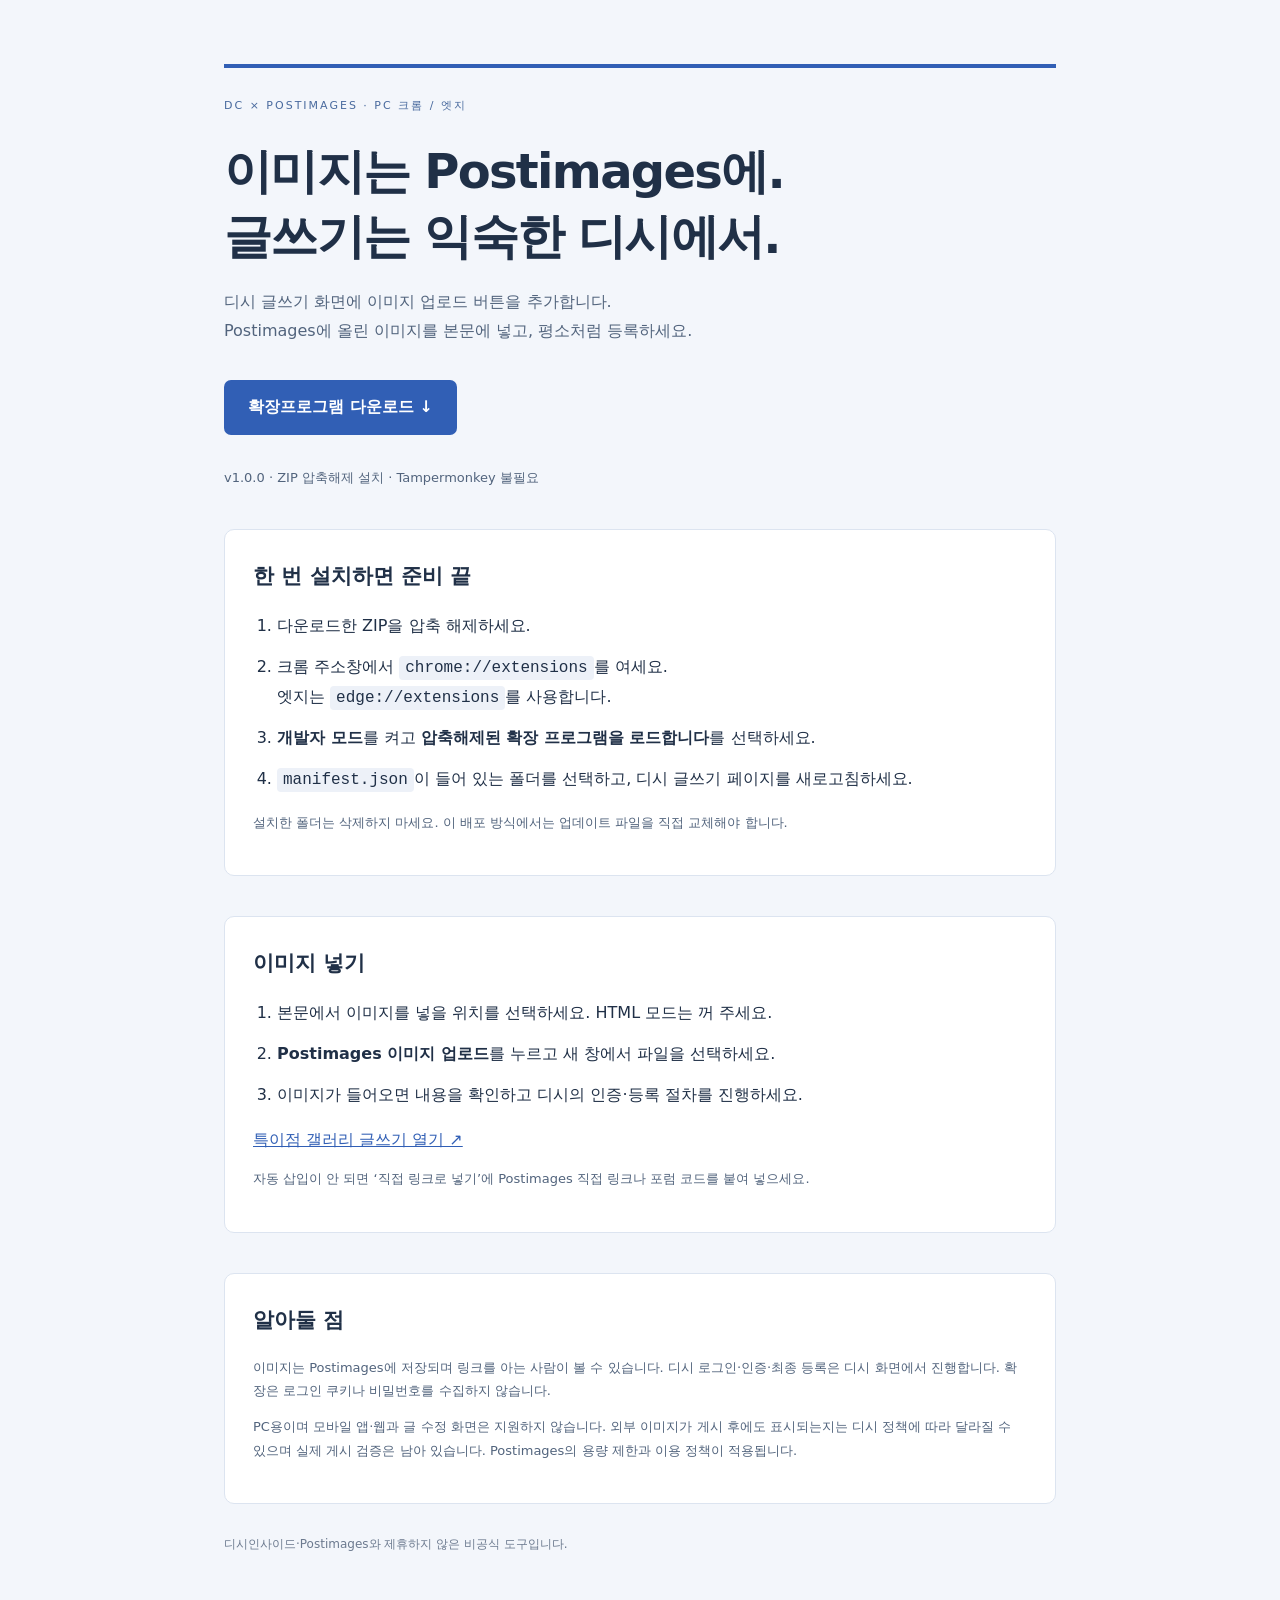
==== docs/index.html @ 393559e7 "Add DC Postimages browser extension and Pages install guide" ====
<!doctype html><html lang="ko"><head><meta charset="utf-8"><meta name="viewport" content="width=device-width, initial-scale=1"><title>디시 이미지 브릿지</title><meta name="description" content="디시 글쓰기 화면에 Postimages 이미지 업로드를 더하는 크롬·엣지 확장프로그램"><style>
*{box-sizing:border-box}body{margin:0;background:#f3f6fb;color:#203047;font:16px/1.8 system-ui,"Malgun Gothic",sans-serif}.wrap{max-width:880px;margin:auto;padding:64px 24px}header{border-top:4px solid #315fb5;padding-top:22px}small{color:#496a9e;letter-spacing:2px;font-size:11px}h1{font-size:clamp(32px,5vw,48px);line-height:1.35;letter-spacing:-1.7px;max-width:700px;margin:20px 0}p{color:#52647d}a{color:#315fb5}.button{display:inline-block;padding:13px 24px;background:#315fb5;color:white;border-radius:7px;text-decoration:none;font-weight:700;margin:18px 0}section{margin-top:40px;padding:28px;background:white;border:1px solid #dce4f0;border-radius:10px}h2{font-size:21px;margin:0 0 16px}ol{padding-left:24px}li{margin:12px 0}code{background:#edf1f8;padding:3px 6px;border-radius:4px}footer{font-size:12px;color:#6c7a8f;padding:30px 0}.note{font-size:13px}a:focus-visible{outline:3px solid #85abef;outline-offset:4px}
</style></head><body><main class="wrap"><header><small>DC × POSTIMAGES · PC 크롬 / 엣지</small><h1>이미지는 Postimages에.<br>글쓰기는 익숙한 디시에서.</h1><p>디시 글쓰기 화면에 이미지 업로드 버튼을 추가합니다.<br>Postimages에 올린 이미지를 본문에 넣고, 평소처럼 등록하세요.</p><a class="button" href="dc-postimages-extension.zip" download>확장프로그램 다운로드 ↓</a><p class="note">v1.0.0 · ZIP 압축해제 설치 · Tampermonkey 불필요</p></header>
<section><h2>한 번 설치하면 준비 끝</h2><ol><li>다운로드한 ZIP을 압축 해제하세요.</li><li>크롬 주소창에서 <code>chrome://extensions</code>를 여세요.<br>엣지는 <code>edge://extensions</code>를 사용합니다.</li><li><strong>개발자 모드</strong>를 켜고 <strong>압축해제된 확장 프로그램을 로드합니다</strong>를 선택하세요.</li><li><code>manifest.json</code>이 들어 있는 폴더를 선택하고, 디시 글쓰기 페이지를 새로고침하세요.</li></ol><p class="note">설치한 폴더는 삭제하지 마세요. 이 배포 방식에서는 업데이트 파일을 직접 교체해야 합니다.</p></section>
<section><h2>이미지 넣기</h2><ol><li>본문에서 이미지를 넣을 위치를 선택하세요. HTML 모드는 꺼 주세요.</li><li><strong>Postimages 이미지 업로드</strong>를 누르고 새 창에서 파일을 선택하세요.</li><li>이미지가 들어오면 내용을 확인하고 디시의 인증·등록 절차를 진행하세요.</li></ol><a href="https://gall.dcinside.com/mgallery/board/write/?id=thesingularity" target="_blank" rel="noopener noreferrer">특이점 갤러리 글쓰기 열기 ↗</a><p class="note">자동 삽입이 안 되면 ‘직접 링크로 넣기’에 Postimages 직접 링크나 포럼 코드를 붙여 넣으세요.</p></section>
<section><h2>알아둘 점</h2><p class="note">이미지는 Postimages에 저장되며 링크를 아는 사람이 볼 수 있습니다. 디시 로그인·인증·최종 등록은 디시 화면에서 진행합니다. 확장은 로그인 쿠키나 비밀번호를 수집하지 않습니다.</p><p class="note">PC용이며 모바일 앱·웹과 글 수정 화면은 지원하지 않습니다. 외부 이미지가 게시 후에도 표시되는지는 디시 정책에 따라 달라질 수 있으며 실제 게시 검증은 남아 있습니다. Postimages의 용량 제한과 이용 정책이 적용됩니다.</p></section><footer>디시인사이드·Postimages와 제휴하지 않은 비공식 도구입니다.</footer></main></body></html>
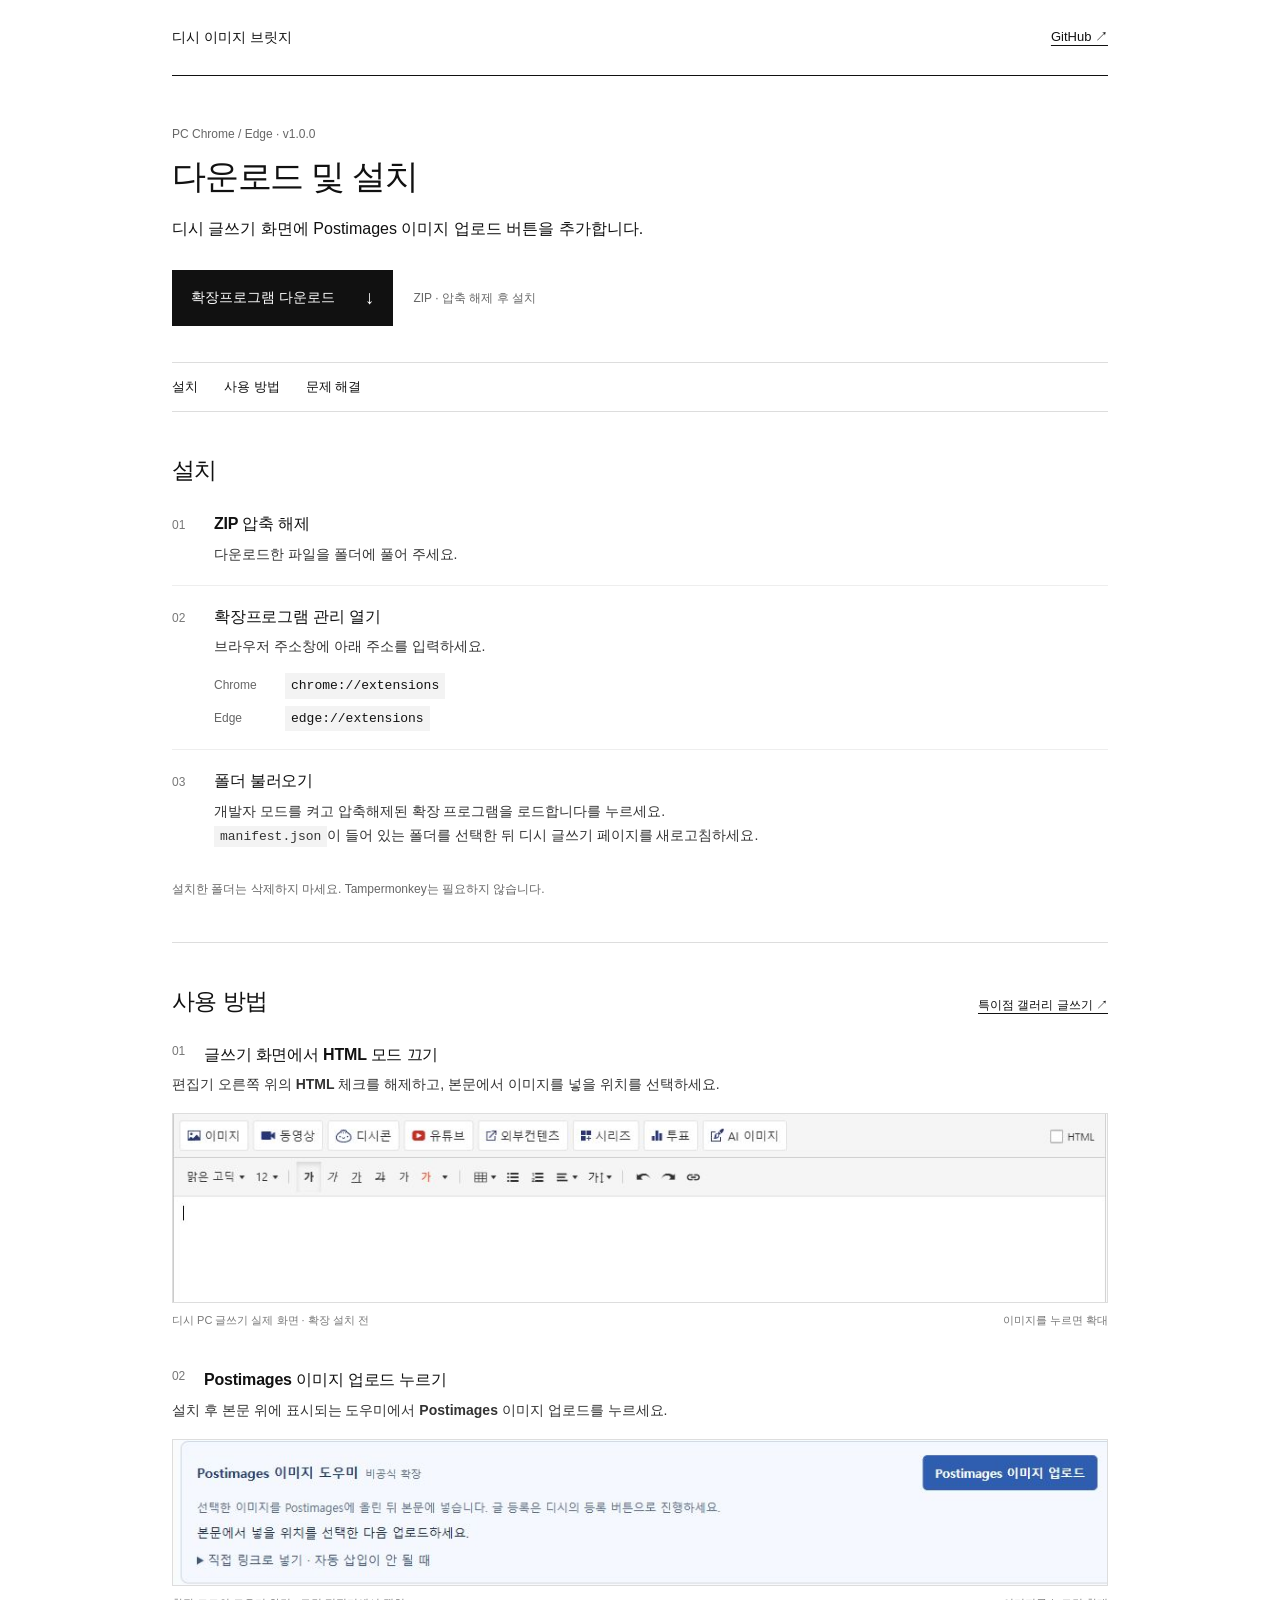
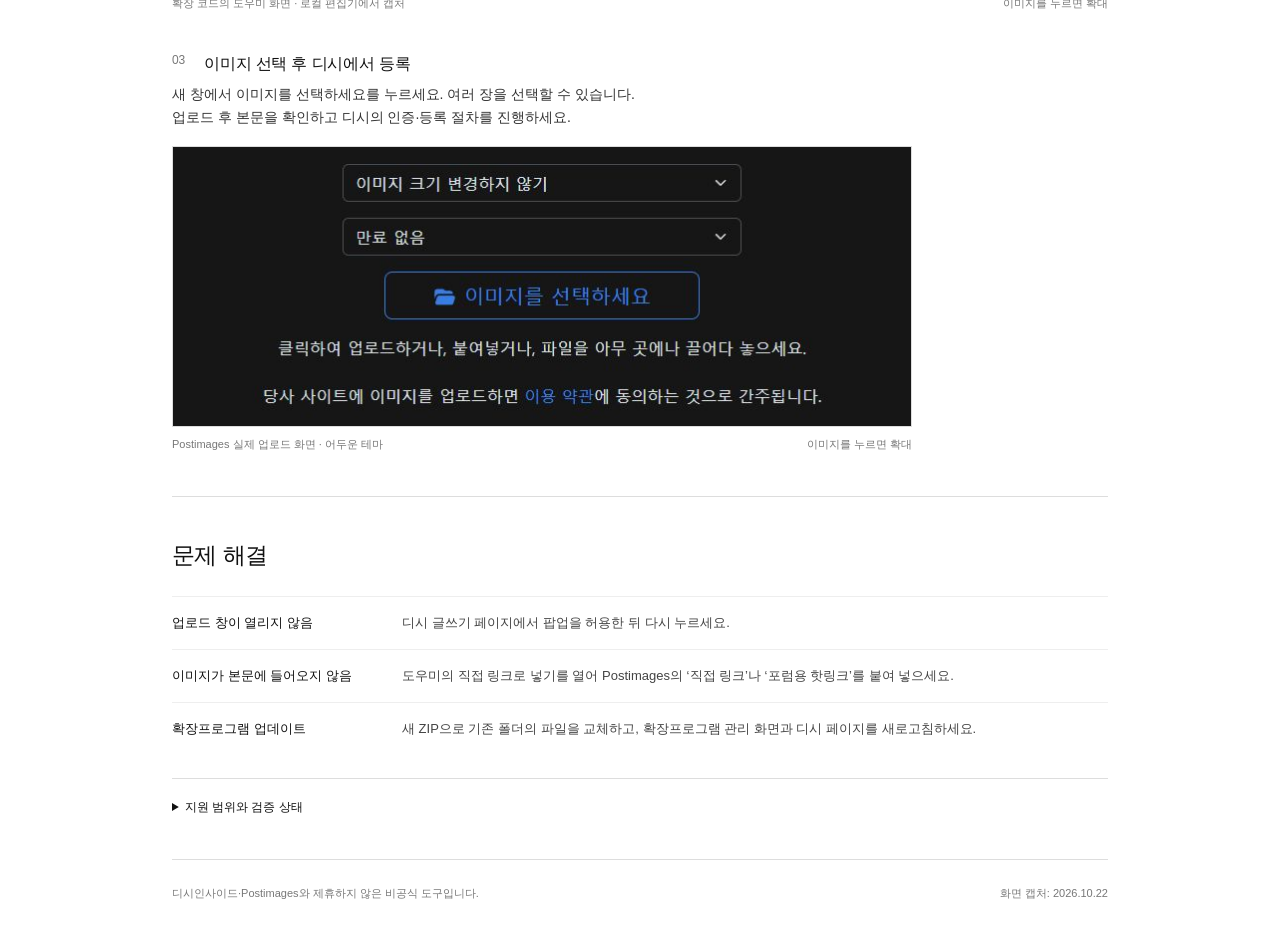
==== commit 0f894606: "Simplify download guide and add usage screenshots" ====
--- a/docs/index.html
+++ b/docs/index.html
@@ -1,6 +1,63 @@
-<!doctype html><html lang="ko"><head><meta charset="utf-8"><meta name="viewport" content="width=device-width, initial-scale=1"><title>디시 이미지 브릿지</title><meta name="description" content="디시 글쓰기 화면에 Postimages 이미지 업로드를 더하는 크롬·엣지 확장프로그램"><style>
-*{box-sizing:border-box}body{margin:0;background:#f3f6fb;color:#203047;font:16px/1.8 system-ui,"Malgun Gothic",sans-serif}.wrap{max-width:880px;margin:auto;padding:64px 24px}header{border-top:4px solid #315fb5;padding-top:22px}small{color:#496a9e;letter-spacing:2px;font-size:11px}h1{font-size:clamp(32px,5vw,48px);line-height:1.35;letter-spacing:-1.7px;max-width:700px;margin:20px 0}p{color:#52647d}a{color:#315fb5}.button{display:inline-block;padding:13px 24px;background:#315fb5;color:white;border-radius:7px;text-decoration:none;font-weight:700;margin:18px 0}section{margin-top:40px;padding:28px;background:white;border:1px solid #dce4f0;border-radius:10px}h2{font-size:21px;margin:0 0 16px}ol{padding-left:24px}li{margin:12px 0}code{background:#edf1f8;padding:3px 6px;border-radius:4px}footer{font-size:12px;color:#6c7a8f;padding:30px 0}.note{font-size:13px}a:focus-visible{outline:3px solid #85abef;outline-offset:4px}
-</style></head><body><main class="wrap"><header><small>DC × POSTIMAGES · PC 크롬 / 엣지</small><h1>이미지는 Postimages에.<br>글쓰기는 익숙한 디시에서.</h1><p>디시 글쓰기 화면에 이미지 업로드 버튼을 추가합니다.<br>Postimages에 올린 이미지를 본문에 넣고, 평소처럼 등록하세요.</p><a class="button" href="dc-postimages-extension.zip" download>확장프로그램 다운로드 ↓</a><p class="note">v1.0.0 · ZIP 압축해제 설치 · Tampermonkey 불필요</p></header>
-<section><h2>한 번 설치하면 준비 끝</h2><ol><li>다운로드한 ZIP을 압축 해제하세요.</li><li>크롬 주소창에서 <code>chrome://extensions</code>를 여세요.<br>엣지는 <code>edge://extensions</code>를 사용합니다.</li><li><strong>개발자 모드</strong>를 켜고 <strong>압축해제된 확장 프로그램을 로드합니다</strong>를 선택하세요.</li><li><code>manifest.json</code>이 들어 있는 폴더를 선택하고, 디시 글쓰기 페이지를 새로고침하세요.</li></ol><p class="note">설치한 폴더는 삭제하지 마세요. 이 배포 방식에서는 업데이트 파일을 직접 교체해야 합니다.</p></section>
-<section><h2>이미지 넣기</h2><ol><li>본문에서 이미지를 넣을 위치를 선택하세요. HTML 모드는 꺼 주세요.</li><li><strong>Postimages 이미지 업로드</strong>를 누르고 새 창에서 파일을 선택하세요.</li><li>이미지가 들어오면 내용을 확인하고 디시의 인증·등록 절차를 진행하세요.</li></ol><a href="https://gall.dcinside.com/mgallery/board/write/?id=thesingularity" target="_blank" rel="noopener noreferrer">특이점 갤러리 글쓰기 열기 ↗</a><p class="note">자동 삽입이 안 되면 ‘직접 링크로 넣기’에 Postimages 직접 링크나 포럼 코드를 붙여 넣으세요.</p></section>
-<section><h2>알아둘 점</h2><p class="note">이미지는 Postimages에 저장되며 링크를 아는 사람이 볼 수 있습니다. 디시 로그인·인증·최종 등록은 디시 화면에서 진행합니다. 확장은 로그인 쿠키나 비밀번호를 수집하지 않습니다.</p><p class="note">PC용이며 모바일 앱·웹과 글 수정 화면은 지원하지 않습니다. 외부 이미지가 게시 후에도 표시되는지는 디시 정책에 따라 달라질 수 있으며 실제 게시 검증은 남아 있습니다. Postimages의 용량 제한과 이용 정책이 적용됩니다.</p></section><footer>디시인사이드·Postimages와 제휴하지 않은 비공식 도구입니다.</footer></main></body></html>
+<!doctype html>
+<html lang="ko">
+<head>
+  <meta charset="utf-8">
+  <meta name="viewport" content="width=device-width, initial-scale=1">
+  <title>디시 이미지 브릿지 — 다운로드 및 설치</title>
+  <meta name="description" content="디시 이미지 브릿지 확장프로그램 다운로드, 설치 방법, 화면별 사용 안내.">
+  <meta name="color-scheme" content="light">
+  <link rel="stylesheet" href="style.css">
+</head>
+<body>
+  <a class="skip" href="#main">본문으로 이동</a>
+  <div class="page">
+    <nav class="top" aria-label="페이지 메뉴"><span>디시 이미지 브릿지</span><a href="https://github.com/ddomology/dc-postimages-bridge">GitHub ↗</a></nav>
+    <main id="main">
+      <header>
+        <p class="meta">PC Chrome / Edge · v1.0.0</p>
+        <h1>다운로드 및 설치</h1>
+        <p class="intro">디시 글쓰기 화면에 Postimages 이미지 업로드 버튼을 추가합니다.</p>
+        <div class="download-row"><a class="download" href="dc-postimages-extension.zip" download>확장프로그램 다운로드 <span aria-hidden="true">↓</span></a><span class="meta">ZIP · 압축 해제 후 설치</span></div>
+      </header>
+      <nav class="contents" aria-label="안내 목차"><a href="#install">설치</a><a href="#use">사용 방법</a><a href="#troubleshooting">문제 해결</a></nav>
+      <section id="install" aria-labelledby="install-title">
+        <h2 id="install-title">설치</h2>
+        <ol class="install-list">
+          <li><span class="number" aria-hidden="true">01</span><div><h3>ZIP 압축 해제</h3><p>다운로드한 파일을 폴더에 풀어 주세요.</p></div></li>
+          <li><span class="number" aria-hidden="true">02</span><div><h3>확장프로그램 관리 열기</h3><p>브라우저 주소창에 아래 주소를 입력하세요.</p><div class="addresses"><div><span>Chrome</span><code>chrome://extensions</code></div><div><span>Edge</span><code>edge://extensions</code></div></div></div></li>
+          <li><span class="number" aria-hidden="true">03</span><div><h3>폴더 불러오기</h3><p><strong>개발자 모드</strong>를 켜고 <strong>압축해제된 확장 프로그램을 로드합니다</strong>를 누르세요.<br><code>manifest.json</code>이 들어 있는 폴더를 선택한 뒤 디시 글쓰기 페이지를 새로고침하세요.</p></div></li>
+        </ol>
+        <p class="note">설치한 폴더는 삭제하지 마세요. Tampermonkey는 필요하지 않습니다.</p>
+      </section>
+      <section id="use" aria-labelledby="use-title">
+        <div class="section-heading"><h2 id="use-title">사용 방법</h2><a href="https://gall.dcinside.com/mgallery/board/write/?id=thesingularity" target="_blank" rel="noopener noreferrer">특이점 갤러리 글쓰기 ↗</a></div>
+        <article class="step">
+          <h3><span class="number" aria-hidden="true">01</span> 글쓰기 화면에서 HTML 모드 끄기</h3>
+          <p>편집기 오른쪽 위의 <strong>HTML</strong> 체크를 해제하고, 본문에서 이미지를 넣을 위치를 선택하세요.</p>
+          <figure><a class="image-link" href="images/dc-editor.jpg" target="_blank" rel="noopener" aria-label="디시 글쓰기 화면 크게 보기"><img src="images/dc-editor.jpg" width="1021" height="205" alt="디시 PC 글쓰기 편집기. 오른쪽 위 HTML 체크박스가 꺼져 있다." loading="lazy"></a><figcaption><span>디시 PC 글쓰기 실제 화면 · 확장 설치 전</span><span>이미지를 누르면 확대</span></figcaption></figure>
+        </article>
+        <article class="step">
+          <h3><span class="number" aria-hidden="true">02</span> Postimages 이미지 업로드 누르기</h3>
+          <p>설치 후 본문 위에 표시되는 도우미에서 <strong>Postimages 이미지 업로드</strong>를 누르세요.</p>
+          <figure><a class="image-link" href="images/helper-panel.jpg" target="_blank" rel="noopener" aria-label="이미지 도우미 화면 크게 보기"><img src="images/helper-panel.jpg" width="981" height="153" alt="확장프로그램 도우미. 오른쪽에 Postimages 이미지 업로드 버튼, 아래에 직접 링크로 넣기 메뉴가 있다." loading="lazy"></a><figcaption><span>확장 코드의 도우미 화면 · 로컬 편집기에서 캡처</span><span>이미지를 누르면 확대</span></figcaption></figure>
+        </article>
+        <article class="step">
+          <h3><span class="number" aria-hidden="true">03</span> 이미지 선택 후 디시에서 등록</h3>
+          <p>새 창에서 <strong>이미지를 선택하세요</strong>를 누르세요. 여러 장을 선택할 수 있습니다.<br>업로드 후 본문을 확인하고 디시의 인증·등록 절차를 진행하세요.</p>
+          <figure class="upload-figure"><a class="image-link" href="images/postimages-upload.jpg" target="_blank" rel="noopener" aria-label="Postimages 업로드 화면 크게 보기"><img src="images/postimages-upload.jpg" width="740" height="280" alt="Postimages 실제 업로드 화면. 이미지 크기, 만료 설정 아래에 이미지를 선택하세요 버튼이 있다." loading="lazy"></a><figcaption><span>Postimages 실제 업로드 화면 · 어두운 테마</span><span>이미지를 누르면 확대</span></figcaption></figure>
+        </article>
+      </section>
+      <section id="troubleshooting" aria-labelledby="troubleshooting-title">
+        <h2 id="troubleshooting-title">문제 해결</h2>
+        <dl>
+          <div><dt>업로드 창이 열리지 않음</dt><dd>디시 글쓰기 페이지에서 팝업을 허용한 뒤 다시 누르세요.</dd></div>
+          <div><dt>이미지가 본문에 들어오지 않음</dt><dd>도우미의 <strong>직접 링크로 넣기</strong>를 열어 Postimages의 ‘직접 링크’나 ‘포럼용 핫링크’를 붙여 넣으세요.</dd></div>
+          <div><dt>확장프로그램 업데이트</dt><dd>새 ZIP으로 기존 폴더의 파일을 교체하고, 확장프로그램 관리 화면과 디시 페이지를 새로고침하세요.</dd></div>
+        </dl>
+        <details><summary>지원 범위와 검증 상태</summary><div class="details-body"><p>PC Chrome·Edge의 글쓰기 화면용입니다. 모바일·글 수정 화면은 지원하지 않습니다.</p><p>로직 테스트 8개, 실제 Summernote 기반 로컬 테스트 12개를 통과했습니다. 실제 확장 설치·파일 업로드·디시 게시 후 이미지 표시까지의 검증은 남아 있습니다.</p><p>이미지는 Postimages에 저장되며 링크를 아는 사람이 볼 수 있습니다. 확장은 디시 쿠키·비밀번호를 수집하지 않습니다. 최종 글 등록은 사용자가 진행합니다.</p></div></details>
+      </section>
+    </main>
+    <footer><p>디시인사이드·Postimages와 제휴하지 않은 비공식 도구입니다.</p><p>화면 캡처: 2026.10.22</p></footer>
+  </div>
+</body>
+</html>
--- a/docs/style.css
+++ b/docs/style.css
@@ -0,0 +1,15 @@
+:root{font-family:Arial,"Malgun Gothic",sans-serif;color:#111;background:#fff;font-synthesis:none;line-height:1.7;font-size:15px}
+*{box-sizing:border-box}body{margin:0}a{color:inherit;text-underline-offset:4px}a:hover{text-decoration-thickness:2px}a:focus-visible,summary:focus-visible{outline:2px solid #111;outline-offset:5px}
+.skip{position:absolute;left:16px;top:-80px;background:#111;color:#fff;padding:8px 14px;z-index:5}.skip:focus{top:12px}
+.page{max-width:1000px;margin:0 auto;padding:0 32px}.top{height:76px;border-bottom:1px solid #111;display:flex;align-items:center;justify-content:space-between;gap:20px;font-size:14px}.top>span{font-weight:700}.top>a{font-size:13px}
+header{padding:48px 0 36px}.meta{font-size:12px;color:#666;margin:0}h1{font-size:34px;line-height:1.3;letter-spacing:-1.2px;margin:10px 0 16px;font-weight:700}.intro{font-size:16px;margin:0;line-height:1.7}
+.download-row{display:flex;align-items:center;gap:20px;flex-wrap:wrap;margin-top:28px}.download{display:inline-flex;align-items:center;justify-content:space-between;gap:30px;padding:11px 18px;color:#fff;background:#111;border:1px solid #111;text-decoration:none;font-size:14px;font-weight:700}.download:hover{background:#333}.download>span{font-size:19px;font-weight:400}
+.contents{display:flex;gap:26px;border-top:1px solid #ddd;border-bottom:1px solid #ddd;padding:13px 0;font-size:13px}.contents>a{text-decoration:none}.contents>a:hover{text-decoration:underline}
+section{padding:42px 0;border-bottom:1px solid #ddd;scroll-margin-top:24px}h2{font-size:23px;letter-spacing:-.6px;line-height:1.4;margin:0 0 25px}h3{font-size:16px;font-weight:700;line-height:1.6;margin:0 0 6px;letter-spacing:-.2px}p{margin:0 0 12px}
+.install-list{padding:0;margin:0;list-style:none}.install-list li{display:flex;align-items:baseline;gap:22px;padding:18px 0;border-top:1px solid #eee}.install-list li:first-child{padding-top:0;border-top:0}.install-list p{margin:0;font-size:14px;color:#333}.number{font-family:Arial,sans-serif;font-variant-numeric:tabular-nums;font-size:12px;font-weight:400;color:#777;flex-shrink:0;min-width:20px}
+code{font:13px/1.5 ui-monospace,Consolas,monospace;background:#f3f3f3;padding:3px 6px;overflow-wrap:anywhere}.addresses{margin:14px 0 0;display:grid;gap:7px}.addresses>div{display:flex;align-items:baseline;gap:18px}.addresses span{display:inline-block;width:53px;font-size:12px;color:#666}.note{font-size:12px;color:#666;margin:14px 0 0}
+.section-heading{display:flex;align-items:baseline;justify-content:space-between;gap:20px}.section-heading a{font-size:12px}.step{margin:0 0 38px}.step:last-child{margin-bottom:0}.step h3{display:flex;gap:12px}.step p{font-size:14px;color:#333;margin:0 0 16px}
+figure{margin:0}.image-link{display:block;border:1px solid #ddd;background:#fafafa;line-height:0}img{display:block;width:100%;height:auto}figcaption{display:flex;justify-content:space-between;flex-wrap:wrap;gap:6px 20px;color:#777;font-size:11px;line-height:1.6;padding:9px 0 0}figcaption span:last-child{white-space:nowrap}.upload-figure{max-width:740px}
+dl{margin:0}dl>div{display:grid;grid-template-columns:205px 1fr;gap:25px;padding:15px 0;border-top:1px solid #eee;font-size:13px}dt{font-weight:700}dd{margin:0;color:#444}details{margin-top:22px;border-top:1px solid #ddd;padding-top:18px;font-size:12px}summary{cursor:pointer;width:fit-content}.details-body{max-width:740px;padding:16px 0 0;color:#555}.details-body p:last-child{margin-bottom:0}
+footer{padding:24px 0 32px;display:flex;justify-content:space-between;gap:20px;font-size:11px;color:#777}footer p{margin:0}
+@media(max-width:640px){.page{padding:0 20px}.top{height:62px;font-size:13px}header{padding:32px 0 28px}h1{font-size:29px}.intro{font-size:14px}.download-row{gap:12px}.download{width:100%}.contents{justify-content:space-between;gap:15px}section{padding:30px 0}h2{font-size:21px}.install-list li{gap:14px}.install-list p,.step p{font-size:13px}.section-heading{display:block}.section-heading h2{margin-bottom:10px}.section-heading>a{display:inline-block;margin-bottom:22px}.step h3{font-size:15px}.step{margin-bottom:28px}figcaption{font-size:10px}dl>div{display:block;padding:14px 0}dt{margin-bottom:5px}footer{display:block}footer p+p{margin-top:7px}}
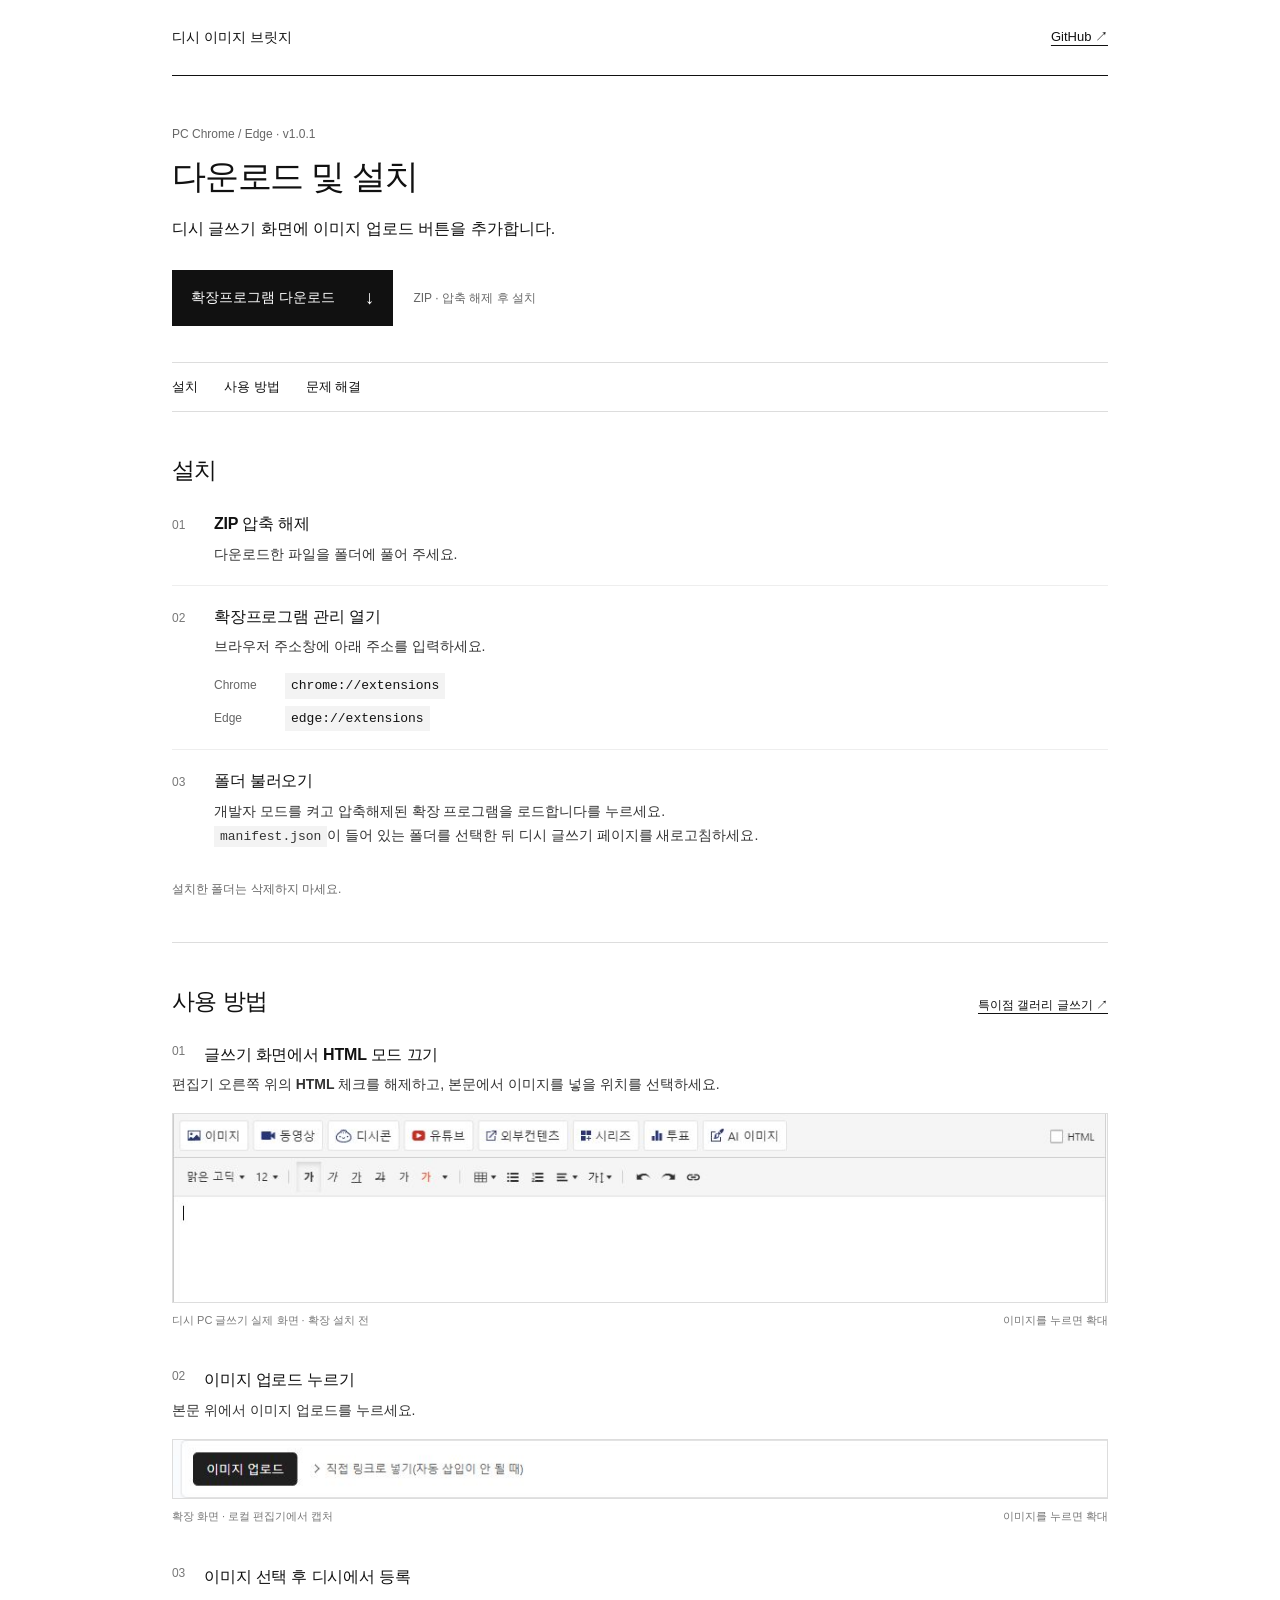
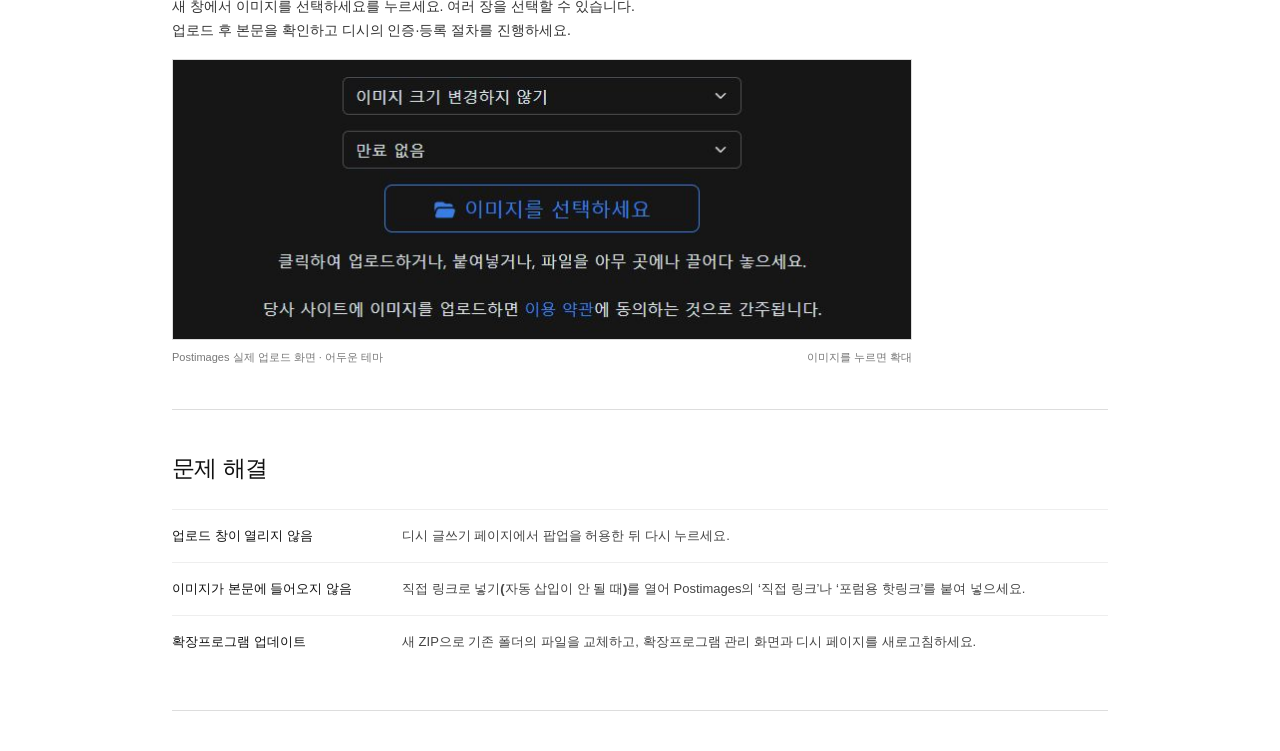
==== commit e5e32c32: "Simplify extension controls and refresh documentation for v1.0.1" ====
--- a/docs/index.html
+++ b/docs/index.html
@@ -14,9 +14,9 @@
     <nav class="top" aria-label="페이지 메뉴"><span>디시 이미지 브릿지</span><a href="https://github.com/ddomology/dc-postimages-bridge">GitHub ↗</a></nav>
     <main id="main">
       <header>
-        <p class="meta">PC Chrome / Edge · v1.0.0</p>
+        <p class="meta">PC Chrome / Edge · v1.0.1</p>
         <h1>다운로드 및 설치</h1>
-        <p class="intro">디시 글쓰기 화면에 Postimages 이미지 업로드 버튼을 추가합니다.</p>
+        <p class="intro">디시 글쓰기 화면에 이미지 업로드 버튼을 추가합니다.</p>
         <div class="download-row"><a class="download" href="dc-postimages-extension.zip" download>확장프로그램 다운로드 <span aria-hidden="true">↓</span></a><span class="meta">ZIP · 압축 해제 후 설치</span></div>
       </header>
       <nav class="contents" aria-label="안내 목차"><a href="#install">설치</a><a href="#use">사용 방법</a><a href="#troubleshooting">문제 해결</a></nav>
@@ -27,7 +27,7 @@
           <li><span class="number" aria-hidden="true">02</span><div><h3>확장프로그램 관리 열기</h3><p>브라우저 주소창에 아래 주소를 입력하세요.</p><div class="addresses"><div><span>Chrome</span><code>chrome://extensions</code></div><div><span>Edge</span><code>edge://extensions</code></div></div></div></li>
           <li><span class="number" aria-hidden="true">03</span><div><h3>폴더 불러오기</h3><p><strong>개발자 모드</strong>를 켜고 <strong>압축해제된 확장 프로그램을 로드합니다</strong>를 누르세요.<br><code>manifest.json</code>이 들어 있는 폴더를 선택한 뒤 디시 글쓰기 페이지를 새로고침하세요.</p></div></li>
         </ol>
-        <p class="note">설치한 폴더는 삭제하지 마세요. Tampermonkey는 필요하지 않습니다.</p>
+        <p class="note">설치한 폴더는 삭제하지 마세요.</p>
       </section>
       <section id="use" aria-labelledby="use-title">
         <div class="section-heading"><h2 id="use-title">사용 방법</h2><a href="https://gall.dcinside.com/mgallery/board/write/?id=thesingularity" target="_blank" rel="noopener noreferrer">특이점 갤러리 글쓰기 ↗</a></div>
@@ -37,9 +37,9 @@
           <figure><a class="image-link" href="images/dc-editor.jpg" target="_blank" rel="noopener" aria-label="디시 글쓰기 화면 크게 보기"><img src="images/dc-editor.jpg" width="1021" height="205" alt="디시 PC 글쓰기 편집기. 오른쪽 위 HTML 체크박스가 꺼져 있다." loading="lazy"></a><figcaption><span>디시 PC 글쓰기 실제 화면 · 확장 설치 전</span><span>이미지를 누르면 확대</span></figcaption></figure>
         </article>
         <article class="step">
-          <h3><span class="number" aria-hidden="true">02</span> Postimages 이미지 업로드 누르기</h3>
-          <p>설치 후 본문 위에 표시되는 도우미에서 <strong>Postimages 이미지 업로드</strong>를 누르세요.</p>
-          <figure><a class="image-link" href="images/helper-panel.jpg" target="_blank" rel="noopener" aria-label="이미지 도우미 화면 크게 보기"><img src="images/helper-panel.jpg" width="981" height="153" alt="확장프로그램 도우미. 오른쪽에 Postimages 이미지 업로드 버튼, 아래에 직접 링크로 넣기 메뉴가 있다." loading="lazy"></a><figcaption><span>확장 코드의 도우미 화면 · 로컬 편집기에서 캡처</span><span>이미지를 누르면 확대</span></figcaption></figure>
+          <h3><span class="number" aria-hidden="true">02</span> 이미지 업로드 누르기</h3>
+          <p>본문 위에서 <strong>이미지 업로드</strong>를 누르세요.</p>
+          <figure><a class="image-link" href="images/helper-panel.jpg" target="_blank" rel="noopener" aria-label="이미지 업로드 화면 크게 보기"><img src="images/helper-panel.jpg" width="980" height="61" alt="이미지 업로드 버튼과 직접 링크로 넣기 메뉴." loading="lazy"></a><figcaption><span>확장 화면 · 로컬 편집기에서 캡처</span><span>이미지를 누르면 확대</span></figcaption></figure>
         </article>
         <article class="step">
           <h3><span class="number" aria-hidden="true">03</span> 이미지 선택 후 디시에서 등록</h3>
@@ -51,13 +51,11 @@
         <h2 id="troubleshooting-title">문제 해결</h2>
         <dl>
           <div><dt>업로드 창이 열리지 않음</dt><dd>디시 글쓰기 페이지에서 팝업을 허용한 뒤 다시 누르세요.</dd></div>
-          <div><dt>이미지가 본문에 들어오지 않음</dt><dd>도우미의 <strong>직접 링크로 넣기</strong>를 열어 Postimages의 ‘직접 링크’나 ‘포럼용 핫링크’를 붙여 넣으세요.</dd></div>
+          <div><dt>이미지가 본문에 들어오지 않음</dt><dd><strong>직접 링크로 넣기(자동 삽입이 안 될 때)</strong>를 열어 Postimages의 ‘직접 링크’나 ‘포럼용 핫링크’를 붙여 넣으세요.</dd></div>
           <div><dt>확장프로그램 업데이트</dt><dd>새 ZIP으로 기존 폴더의 파일을 교체하고, 확장프로그램 관리 화면과 디시 페이지를 새로고침하세요.</dd></div>
         </dl>
-        <details><summary>지원 범위와 검증 상태</summary><div class="details-body"><p>PC Chrome·Edge의 글쓰기 화면용입니다. 모바일·글 수정 화면은 지원하지 않습니다.</p><p>로직 테스트 8개, 실제 Summernote 기반 로컬 테스트 12개를 통과했습니다. 실제 확장 설치·파일 업로드·디시 게시 후 이미지 표시까지의 검증은 남아 있습니다.</p><p>이미지는 Postimages에 저장되며 링크를 아는 사람이 볼 수 있습니다. 확장은 디시 쿠키·비밀번호를 수집하지 않습니다. 최종 글 등록은 사용자가 진행합니다.</p></div></details>
       </section>
     </main>
-    <footer><p>디시인사이드·Postimages와 제휴하지 않은 비공식 도구입니다.</p><p>화면 캡처: 2026.10.22</p></footer>
   </div>
 </body>
 </html>
--- a/docs/style.css
+++ b/docs/style.css
@@ -1,7 +1,7 @@
 :root{font-family:Arial,"Malgun Gothic",sans-serif;color:#111;background:#fff;font-synthesis:none;line-height:1.7;font-size:15px}
-*{box-sizing:border-box}body{margin:0}a{color:inherit;text-underline-offset:4px}a:hover{text-decoration-thickness:2px}a:focus-visible,summary:focus-visible{outline:2px solid #111;outline-offset:5px}
+*{box-sizing:border-box}body{margin:0}a{color:inherit;text-underline-offset:4px}a:hover{text-decoration-thickness:2px}a:focus-visible{outline:2px solid #111;outline-offset:5px}
 .skip{position:absolute;left:16px;top:-80px;background:#111;color:#fff;padding:8px 14px;z-index:5}.skip:focus{top:12px}
-.page{max-width:1000px;margin:0 auto;padding:0 32px}.top{height:76px;border-bottom:1px solid #111;display:flex;align-items:center;justify-content:space-between;gap:20px;font-size:14px}.top>span{font-weight:700}.top>a{font-size:13px}
+.page{max-width:1000px;margin:0 auto;padding:0 32px 40px}.top{height:76px;border-bottom:1px solid #111;display:flex;align-items:center;justify-content:space-between;gap:20px;font-size:14px}.top>span{font-weight:700}.top>a{font-size:13px}
 header{padding:48px 0 36px}.meta{font-size:12px;color:#666;margin:0}h1{font-size:34px;line-height:1.3;letter-spacing:-1.2px;margin:10px 0 16px;font-weight:700}.intro{font-size:16px;margin:0;line-height:1.7}
 .download-row{display:flex;align-items:center;gap:20px;flex-wrap:wrap;margin-top:28px}.download{display:inline-flex;align-items:center;justify-content:space-between;gap:30px;padding:11px 18px;color:#fff;background:#111;border:1px solid #111;text-decoration:none;font-size:14px;font-weight:700}.download:hover{background:#333}.download>span{font-size:19px;font-weight:400}
 .contents{display:flex;gap:26px;border-top:1px solid #ddd;border-bottom:1px solid #ddd;padding:13px 0;font-size:13px}.contents>a{text-decoration:none}.contents>a:hover{text-decoration:underline}
@@ -10,6 +10,5 @@
 code{font:13px/1.5 ui-monospace,Consolas,monospace;background:#f3f3f3;padding:3px 6px;overflow-wrap:anywhere}.addresses{margin:14px 0 0;display:grid;gap:7px}.addresses>div{display:flex;align-items:baseline;gap:18px}.addresses span{display:inline-block;width:53px;font-size:12px;color:#666}.note{font-size:12px;color:#666;margin:14px 0 0}
 .section-heading{display:flex;align-items:baseline;justify-content:space-between;gap:20px}.section-heading a{font-size:12px}.step{margin:0 0 38px}.step:last-child{margin-bottom:0}.step h3{display:flex;gap:12px}.step p{font-size:14px;color:#333;margin:0 0 16px}
 figure{margin:0}.image-link{display:block;border:1px solid #ddd;background:#fafafa;line-height:0}img{display:block;width:100%;height:auto}figcaption{display:flex;justify-content:space-between;flex-wrap:wrap;gap:6px 20px;color:#777;font-size:11px;line-height:1.6;padding:9px 0 0}figcaption span:last-child{white-space:nowrap}.upload-figure{max-width:740px}
-dl{margin:0}dl>div{display:grid;grid-template-columns:205px 1fr;gap:25px;padding:15px 0;border-top:1px solid #eee;font-size:13px}dt{font-weight:700}dd{margin:0;color:#444}details{margin-top:22px;border-top:1px solid #ddd;padding-top:18px;font-size:12px}summary{cursor:pointer;width:fit-content}.details-body{max-width:740px;padding:16px 0 0;color:#555}.details-body p:last-child{margin-bottom:0}
-footer{padding:24px 0 32px;display:flex;justify-content:space-between;gap:20px;font-size:11px;color:#777}footer p{margin:0}
-@media(max-width:640px){.page{padding:0 20px}.top{height:62px;font-size:13px}header{padding:32px 0 28px}h1{font-size:29px}.intro{font-size:14px}.download-row{gap:12px}.download{width:100%}.contents{justify-content:space-between;gap:15px}section{padding:30px 0}h2{font-size:21px}.install-list li{gap:14px}.install-list p,.step p{font-size:13px}.section-heading{display:block}.section-heading h2{margin-bottom:10px}.section-heading>a{display:inline-block;margin-bottom:22px}.step h3{font-size:15px}.step{margin-bottom:28px}figcaption{font-size:10px}dl>div{display:block;padding:14px 0}dt{margin-bottom:5px}footer{display:block}footer p+p{margin-top:7px}}
+dl{margin:0}dl>div{display:grid;grid-template-columns:205px 1fr;gap:25px;padding:15px 0;border-top:1px solid #eee;font-size:13px}dt{font-weight:700}dd{margin:0;color:#444}
+@media(max-width:640px){.page{padding:0 20px}.top{height:62px;font-size:13px}header{padding:32px 0 28px}h1{font-size:29px}.intro{font-size:14px}.download-row{gap:12px}.download{width:100%}.contents{justify-content:space-between;gap:15px}section{padding:30px 0}h2{font-size:21px}.install-list li{gap:14px}.install-list p,.step p{font-size:13px}.section-heading{display:block}.section-heading h2{margin-bottom:10px}.section-heading>a{display:inline-block;margin-bottom:22px}.step h3{font-size:15px}.step{margin-bottom:28px}figcaption{font-size:10px}dl>div{display:block;padding:14px 0}dt{margin-bottom:5px}}
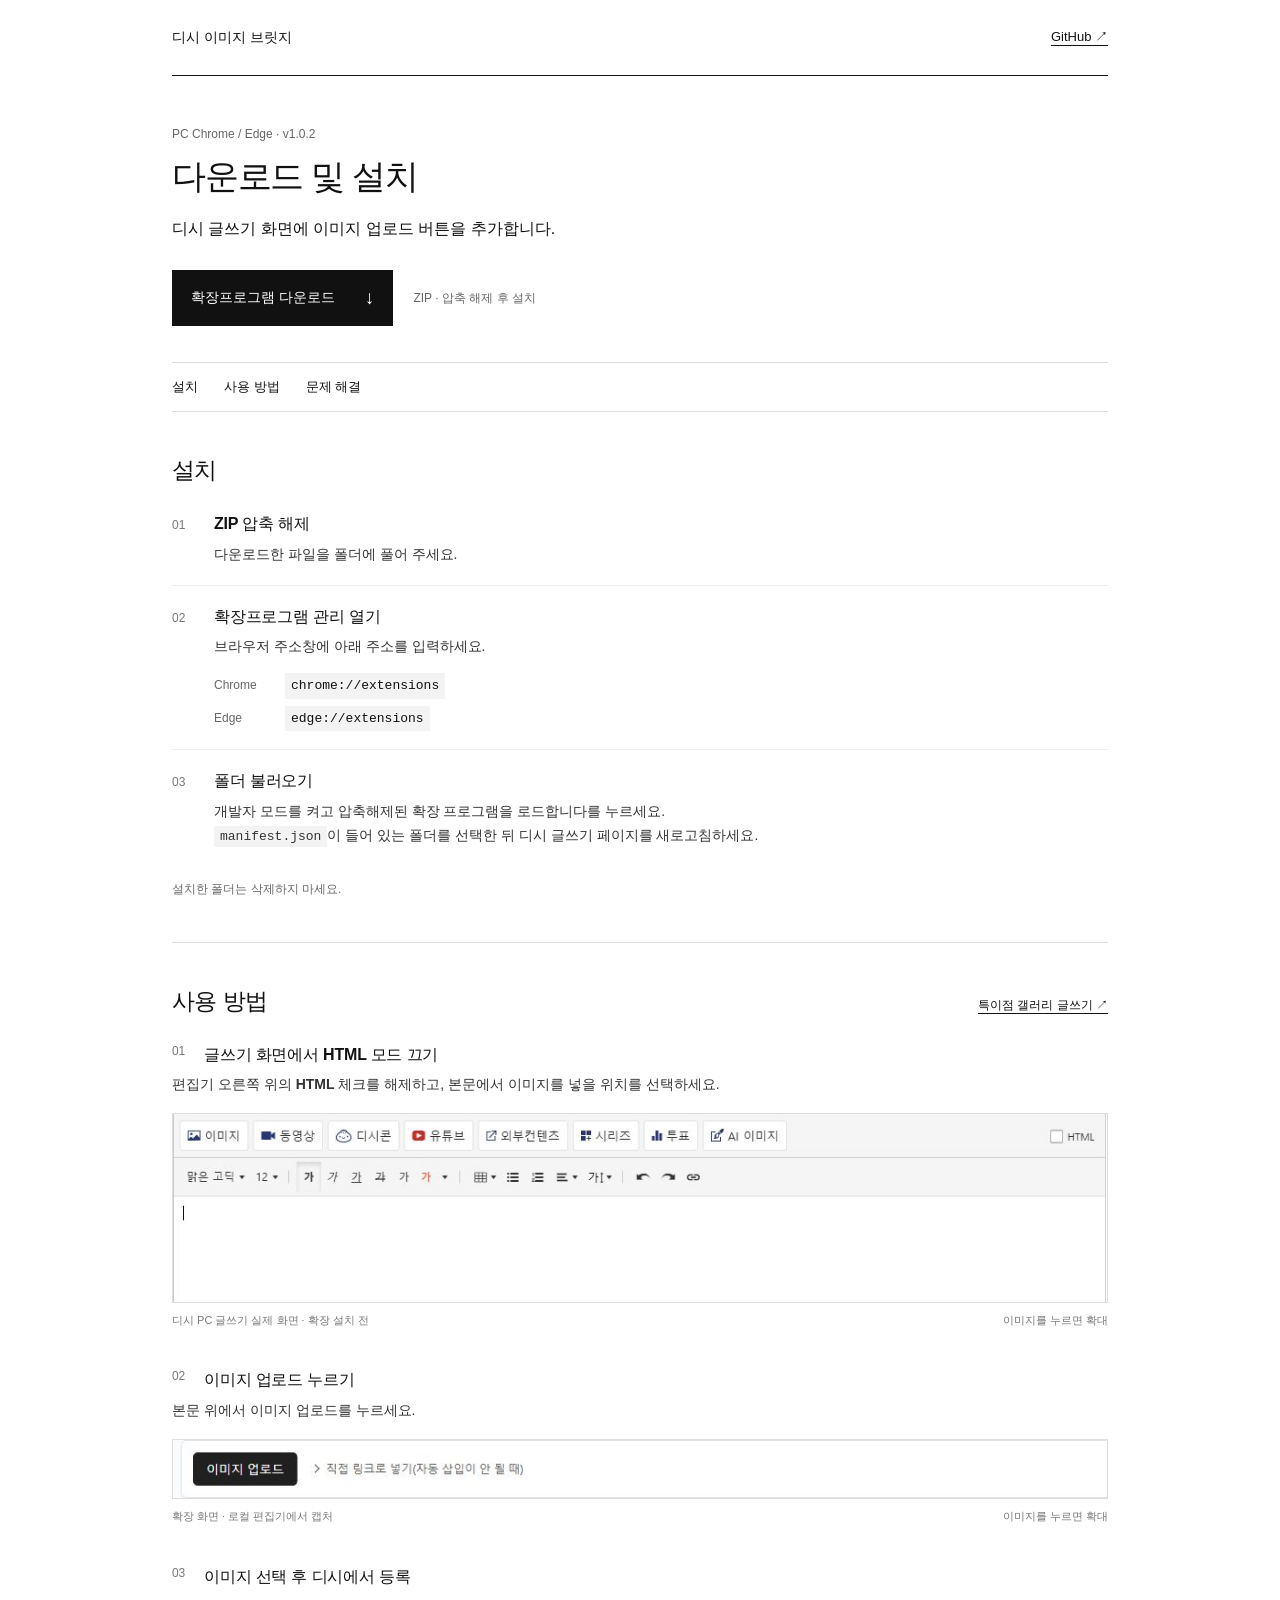
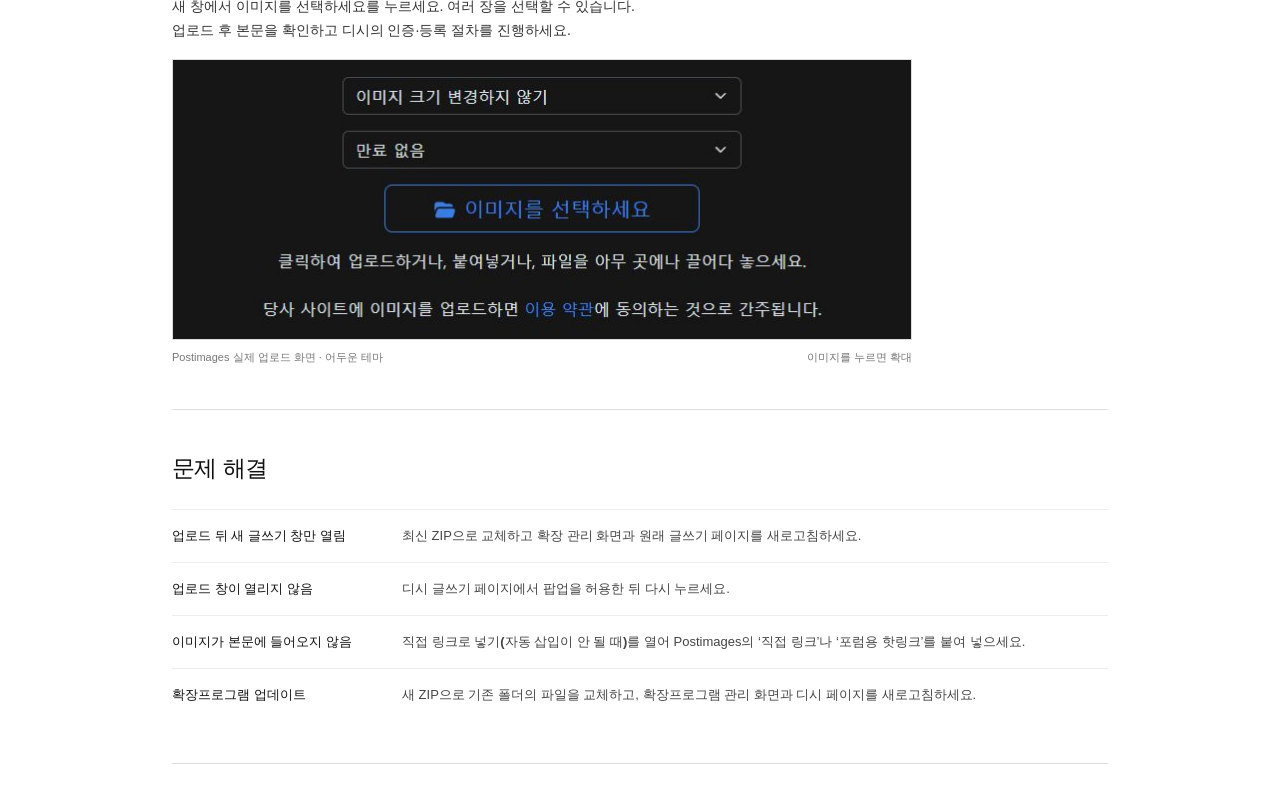
==== commit 1a246682: "Handle Postimages redirect callbacks and recover uploaded image links" ====
--- a/docs/index.html
+++ b/docs/index.html
@@ -14,7 +14,7 @@
     <nav class="top" aria-label="페이지 메뉴"><span>디시 이미지 브릿지</span><a href="https://github.com/ddomology/dc-postimages-bridge">GitHub ↗</a></nav>
     <main id="main">
       <header>
-        <p class="meta">PC Chrome / Edge · v1.0.1</p>
+        <p class="meta">PC Chrome / Edge · v1.0.2</p>
         <h1>다운로드 및 설치</h1>
         <p class="intro">디시 글쓰기 화면에 이미지 업로드 버튼을 추가합니다.</p>
         <div class="download-row"><a class="download" href="dc-postimages-extension.zip" download>확장프로그램 다운로드 <span aria-hidden="true">↓</span></a><span class="meta">ZIP · 압축 해제 후 설치</span></div>
@@ -50,6 +50,7 @@
       <section id="troubleshooting" aria-labelledby="troubleshooting-title">
         <h2 id="troubleshooting-title">문제 해결</h2>
         <dl>
+          <div><dt>업로드 뒤 새 글쓰기 창만 열림</dt><dd>최신 ZIP으로 교체하고 확장 관리 화면과 원래 글쓰기 페이지를 새로고침하세요.</dd></div>
           <div><dt>업로드 창이 열리지 않음</dt><dd>디시 글쓰기 페이지에서 팝업을 허용한 뒤 다시 누르세요.</dd></div>
           <div><dt>이미지가 본문에 들어오지 않음</dt><dd><strong>직접 링크로 넣기(자동 삽입이 안 될 때)</strong>를 열어 Postimages의 ‘직접 링크’나 ‘포럼용 핫링크’를 붙여 넣으세요.</dd></div>
           <div><dt>확장프로그램 업데이트</dt><dd>새 ZIP으로 기존 폴더의 파일을 교체하고, 확장프로그램 관리 화면과 디시 페이지를 새로고침하세요.</dd></div>
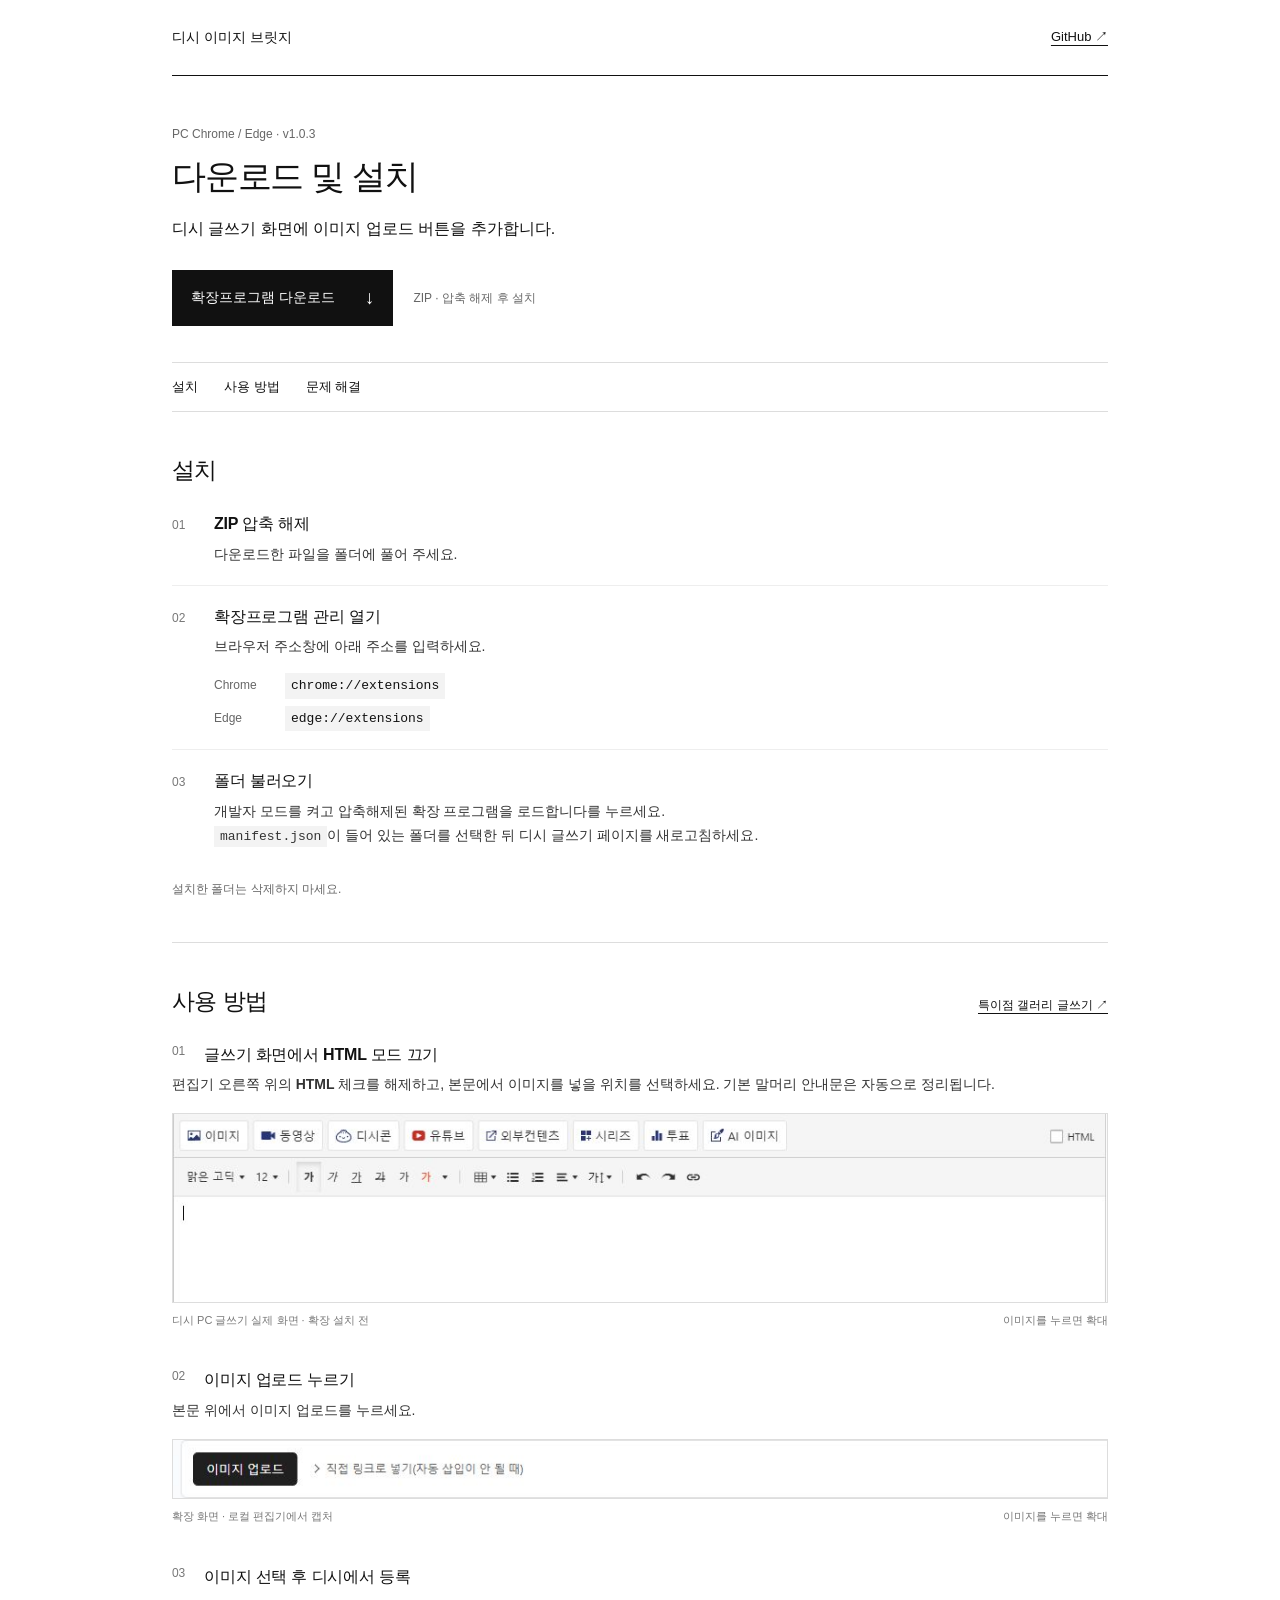
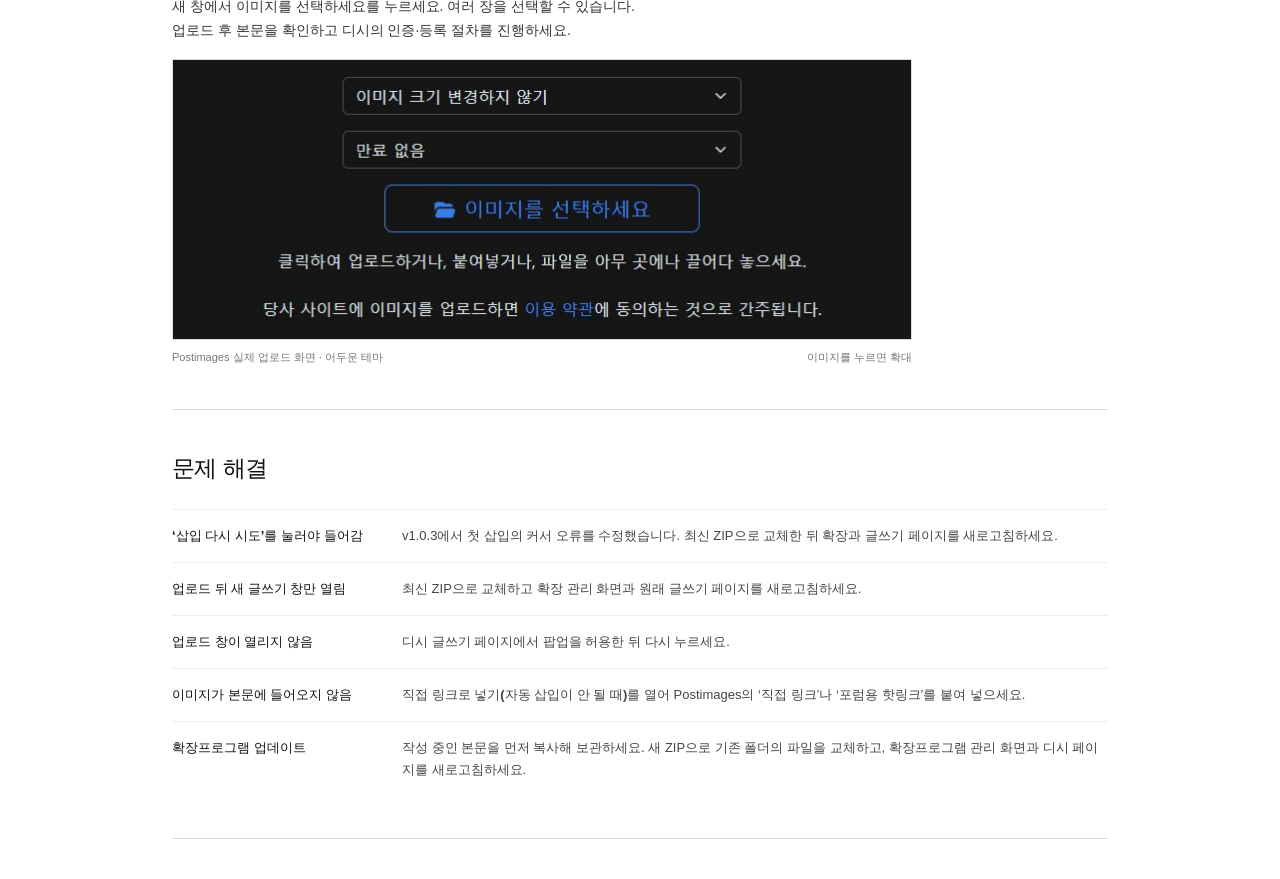
==== commit 9e6925c8: "Fix initial image insertion and remove DC editor guides" ====
--- a/docs/index.html
+++ b/docs/index.html
@@ -14,10 +14,10 @@
     <nav class="top" aria-label="페이지 메뉴"><span>디시 이미지 브릿지</span><a href="https://github.com/ddomology/dc-postimages-bridge">GitHub ↗</a></nav>
     <main id="main">
       <header>
-        <p class="meta">PC Chrome / Edge · v1.0.2</p>
+        <p class="meta">PC Chrome / Edge · v1.0.3</p>
         <h1>다운로드 및 설치</h1>
         <p class="intro">디시 글쓰기 화면에 이미지 업로드 버튼을 추가합니다.</p>
-        <div class="download-row"><a class="download" href="dc-postimages-extension.zip" download>확장프로그램 다운로드 <span aria-hidden="true">↓</span></a><span class="meta">ZIP · 압축 해제 후 설치</span></div>
+        <div class="download-row"><a class="download" href="dc-postimages-extension.zip?v=1.0.3" download>확장프로그램 다운로드 <span aria-hidden="true">↓</span></a><span class="meta">ZIP · 압축 해제 후 설치</span></div>
       </header>
       <nav class="contents" aria-label="안내 목차"><a href="#install">설치</a><a href="#use">사용 방법</a><a href="#troubleshooting">문제 해결</a></nav>
       <section id="install" aria-labelledby="install-title">
@@ -33,7 +33,7 @@
         <div class="section-heading"><h2 id="use-title">사용 방법</h2><a href="https://gall.dcinside.com/mgallery/board/write/?id=thesingularity" target="_blank" rel="noopener noreferrer">특이점 갤러리 글쓰기 ↗</a></div>
         <article class="step">
           <h3><span class="number" aria-hidden="true">01</span> 글쓰기 화면에서 HTML 모드 끄기</h3>
-          <p>편집기 오른쪽 위의 <strong>HTML</strong> 체크를 해제하고, 본문에서 이미지를 넣을 위치를 선택하세요.</p>
+          <p>편집기 오른쪽 위의 <strong>HTML</strong> 체크를 해제하고, 본문에서 이미지를 넣을 위치를 선택하세요. 기본 말머리 안내문은 자동으로 정리됩니다.</p>
           <figure><a class="image-link" href="images/dc-editor.jpg" target="_blank" rel="noopener" aria-label="디시 글쓰기 화면 크게 보기"><img src="images/dc-editor.jpg" width="1021" height="205" alt="디시 PC 글쓰기 편집기. 오른쪽 위 HTML 체크박스가 꺼져 있다." loading="lazy"></a><figcaption><span>디시 PC 글쓰기 실제 화면 · 확장 설치 전</span><span>이미지를 누르면 확대</span></figcaption></figure>
         </article>
         <article class="step">
@@ -50,10 +50,11 @@
       <section id="troubleshooting" aria-labelledby="troubleshooting-title">
         <h2 id="troubleshooting-title">문제 해결</h2>
         <dl>
+          <div><dt>‘삽입 다시 시도’를 눌러야 들어감</dt><dd>v1.0.3에서 첫 삽입의 커서 오류를 수정했습니다. 최신 ZIP으로 교체한 뒤 확장과 글쓰기 페이지를 새로고침하세요.</dd></div>
           <div><dt>업로드 뒤 새 글쓰기 창만 열림</dt><dd>최신 ZIP으로 교체하고 확장 관리 화면과 원래 글쓰기 페이지를 새로고침하세요.</dd></div>
           <div><dt>업로드 창이 열리지 않음</dt><dd>디시 글쓰기 페이지에서 팝업을 허용한 뒤 다시 누르세요.</dd></div>
           <div><dt>이미지가 본문에 들어오지 않음</dt><dd><strong>직접 링크로 넣기(자동 삽입이 안 될 때)</strong>를 열어 Postimages의 ‘직접 링크’나 ‘포럼용 핫링크’를 붙여 넣으세요.</dd></div>
-          <div><dt>확장프로그램 업데이트</dt><dd>새 ZIP으로 기존 폴더의 파일을 교체하고, 확장프로그램 관리 화면과 디시 페이지를 새로고침하세요.</dd></div>
+          <div><dt>확장프로그램 업데이트</dt><dd>작성 중인 본문을 먼저 복사해 보관하세요. 새 ZIP으로 기존 폴더의 파일을 교체하고, 확장프로그램 관리 화면과 디시 페이지를 새로고침하세요.</dd></div>
         </dl>
       </section>
     </main>
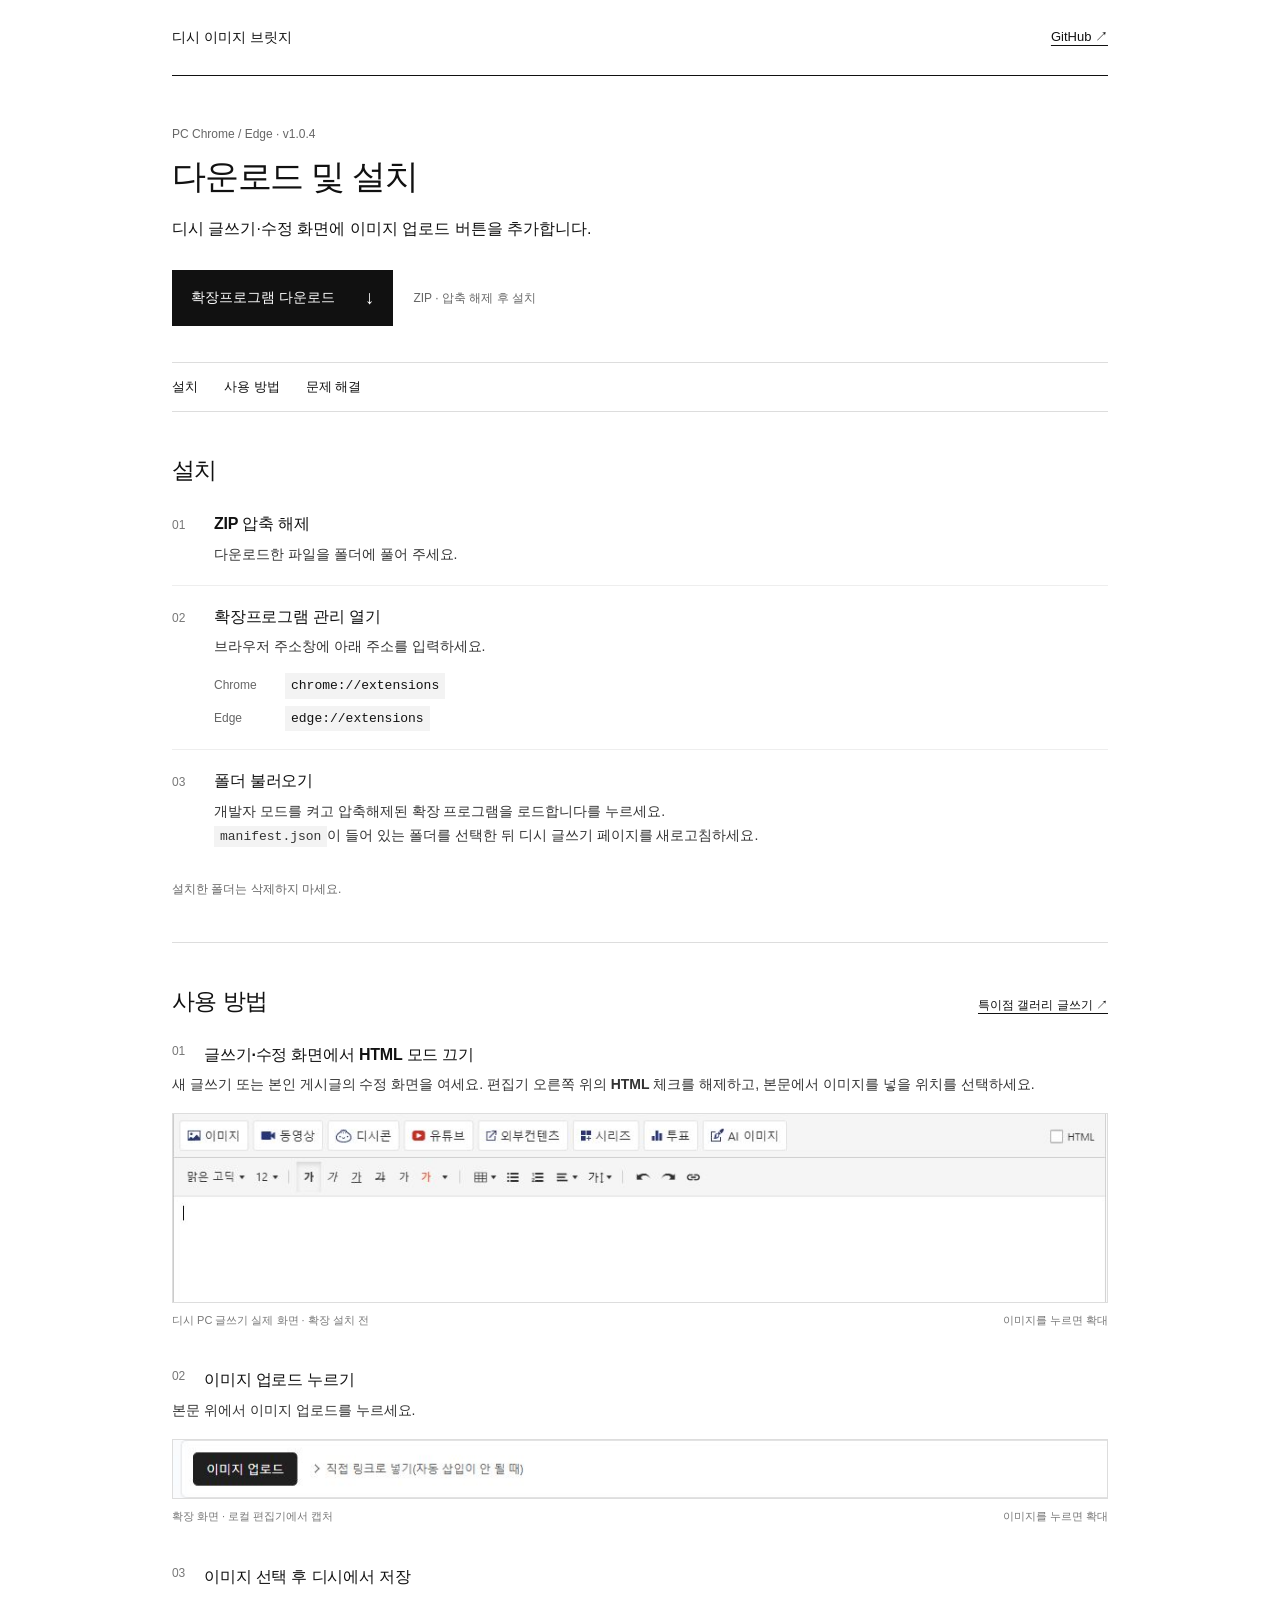
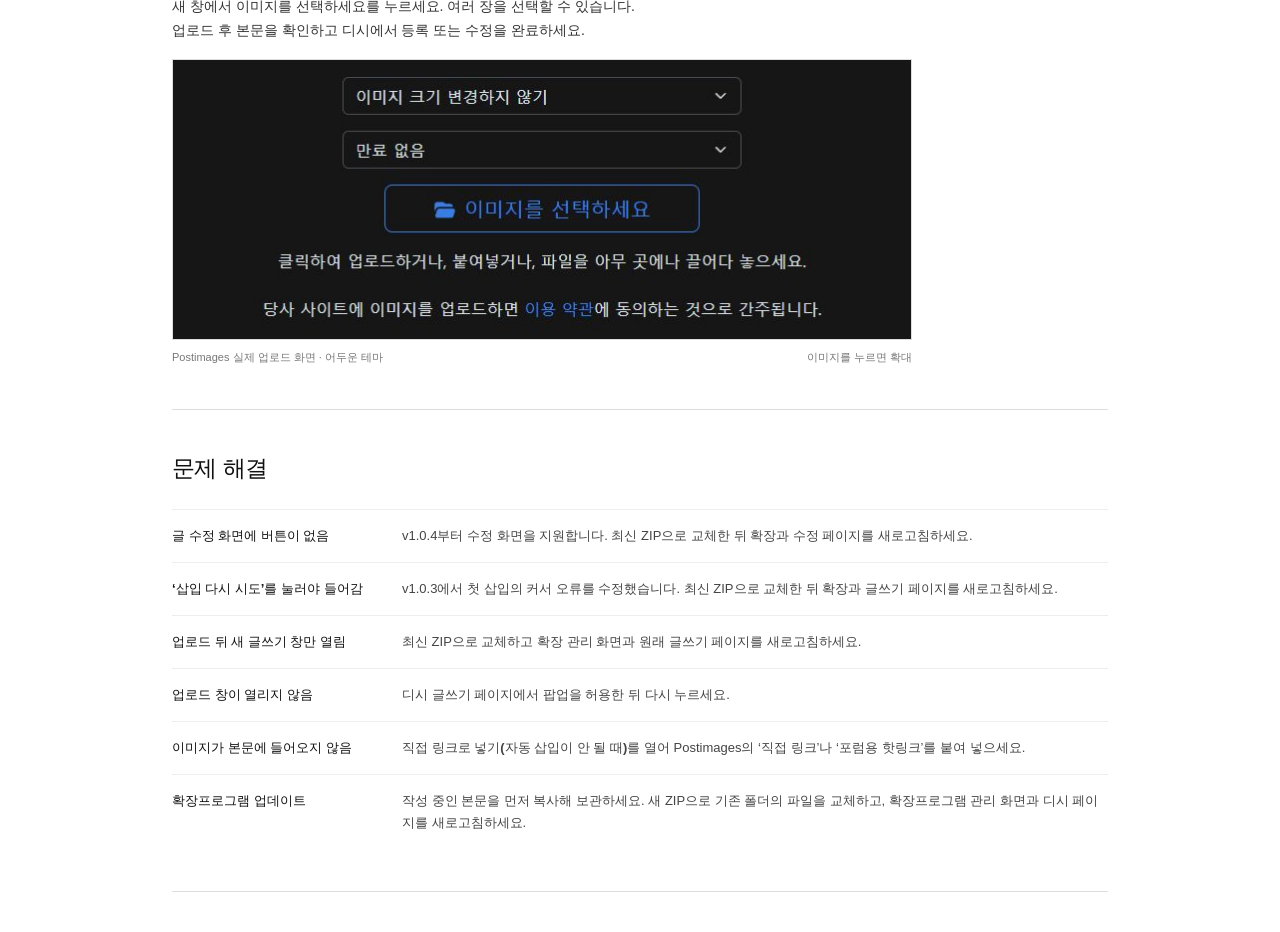
==== commit 84b62c67: "Support image uploads on DC post editing screens" ====
--- a/docs/index.html
+++ b/docs/index.html
@@ -14,10 +14,10 @@
     <nav class="top" aria-label="페이지 메뉴"><span>디시 이미지 브릿지</span><a href="https://github.com/ddomology/dc-postimages-bridge">GitHub ↗</a></nav>
     <main id="main">
       <header>
-        <p class="meta">PC Chrome / Edge · v1.0.3</p>
+        <p class="meta">PC Chrome / Edge · v1.0.4</p>
         <h1>다운로드 및 설치</h1>
-        <p class="intro">디시 글쓰기 화면에 이미지 업로드 버튼을 추가합니다.</p>
-        <div class="download-row"><a class="download" href="dc-postimages-extension.zip?v=1.0.3" download>확장프로그램 다운로드 <span aria-hidden="true">↓</span></a><span class="meta">ZIP · 압축 해제 후 설치</span></div>
+        <p class="intro">디시 글쓰기·수정 화면에 이미지 업로드 버튼을 추가합니다.</p>
+        <div class="download-row"><a class="download" href="dc-postimages-extension.zip?v=1.0.4" download>확장프로그램 다운로드 <span aria-hidden="true">↓</span></a><span class="meta">ZIP · 압축 해제 후 설치</span></div>
       </header>
       <nav class="contents" aria-label="안내 목차"><a href="#install">설치</a><a href="#use">사용 방법</a><a href="#troubleshooting">문제 해결</a></nav>
       <section id="install" aria-labelledby="install-title">
@@ -32,8 +32,8 @@
       <section id="use" aria-labelledby="use-title">
         <div class="section-heading"><h2 id="use-title">사용 방법</h2><a href="https://gall.dcinside.com/mgallery/board/write/?id=thesingularity" target="_blank" rel="noopener noreferrer">특이점 갤러리 글쓰기 ↗</a></div>
         <article class="step">
-          <h3><span class="number" aria-hidden="true">01</span> 글쓰기 화면에서 HTML 모드 끄기</h3>
-          <p>편집기 오른쪽 위의 <strong>HTML</strong> 체크를 해제하고, 본문에서 이미지를 넣을 위치를 선택하세요. 기본 말머리 안내문은 자동으로 정리됩니다.</p>
+          <h3><span class="number" aria-hidden="true">01</span> 글쓰기·수정 화면에서 HTML 모드 끄기</h3>
+          <p>새 글쓰기 또는 본인 게시글의 <strong>수정</strong> 화면을 여세요. 편집기 오른쪽 위의 <strong>HTML</strong> 체크를 해제하고, 본문에서 이미지를 넣을 위치를 선택하세요.</p>
           <figure><a class="image-link" href="images/dc-editor.jpg" target="_blank" rel="noopener" aria-label="디시 글쓰기 화면 크게 보기"><img src="images/dc-editor.jpg" width="1021" height="205" alt="디시 PC 글쓰기 편집기. 오른쪽 위 HTML 체크박스가 꺼져 있다." loading="lazy"></a><figcaption><span>디시 PC 글쓰기 실제 화면 · 확장 설치 전</span><span>이미지를 누르면 확대</span></figcaption></figure>
         </article>
         <article class="step">
@@ -42,14 +42,15 @@
           <figure><a class="image-link" href="images/helper-panel.jpg" target="_blank" rel="noopener" aria-label="이미지 업로드 화면 크게 보기"><img src="images/helper-panel.jpg" width="980" height="61" alt="이미지 업로드 버튼과 직접 링크로 넣기 메뉴." loading="lazy"></a><figcaption><span>확장 화면 · 로컬 편집기에서 캡처</span><span>이미지를 누르면 확대</span></figcaption></figure>
         </article>
         <article class="step">
-          <h3><span class="number" aria-hidden="true">03</span> 이미지 선택 후 디시에서 등록</h3>
-          <p>새 창에서 <strong>이미지를 선택하세요</strong>를 누르세요. 여러 장을 선택할 수 있습니다.<br>업로드 후 본문을 확인하고 디시의 인증·등록 절차를 진행하세요.</p>
+          <h3><span class="number" aria-hidden="true">03</span> 이미지 선택 후 디시에서 저장</h3>
+          <p>새 창에서 <strong>이미지를 선택하세요</strong>를 누르세요. 여러 장을 선택할 수 있습니다.<br>업로드 후 본문을 확인하고 디시에서 등록 또는 수정을 완료하세요.</p>
           <figure class="upload-figure"><a class="image-link" href="images/postimages-upload.jpg" target="_blank" rel="noopener" aria-label="Postimages 업로드 화면 크게 보기"><img src="images/postimages-upload.jpg" width="740" height="280" alt="Postimages 실제 업로드 화면. 이미지 크기, 만료 설정 아래에 이미지를 선택하세요 버튼이 있다." loading="lazy"></a><figcaption><span>Postimages 실제 업로드 화면 · 어두운 테마</span><span>이미지를 누르면 확대</span></figcaption></figure>
         </article>
       </section>
       <section id="troubleshooting" aria-labelledby="troubleshooting-title">
         <h2 id="troubleshooting-title">문제 해결</h2>
         <dl>
+          <div><dt>글 수정 화면에 버튼이 없음</dt><dd>v1.0.4부터 수정 화면을 지원합니다. 최신 ZIP으로 교체한 뒤 확장과 수정 페이지를 새로고침하세요.</dd></div>
           <div><dt>‘삽입 다시 시도’를 눌러야 들어감</dt><dd>v1.0.3에서 첫 삽입의 커서 오류를 수정했습니다. 최신 ZIP으로 교체한 뒤 확장과 글쓰기 페이지를 새로고침하세요.</dd></div>
           <div><dt>업로드 뒤 새 글쓰기 창만 열림</dt><dd>최신 ZIP으로 교체하고 확장 관리 화면과 원래 글쓰기 페이지를 새로고침하세요.</dd></div>
           <div><dt>업로드 창이 열리지 않음</dt><dd>디시 글쓰기 페이지에서 팝업을 허용한 뒤 다시 누르세요.</dd></div>
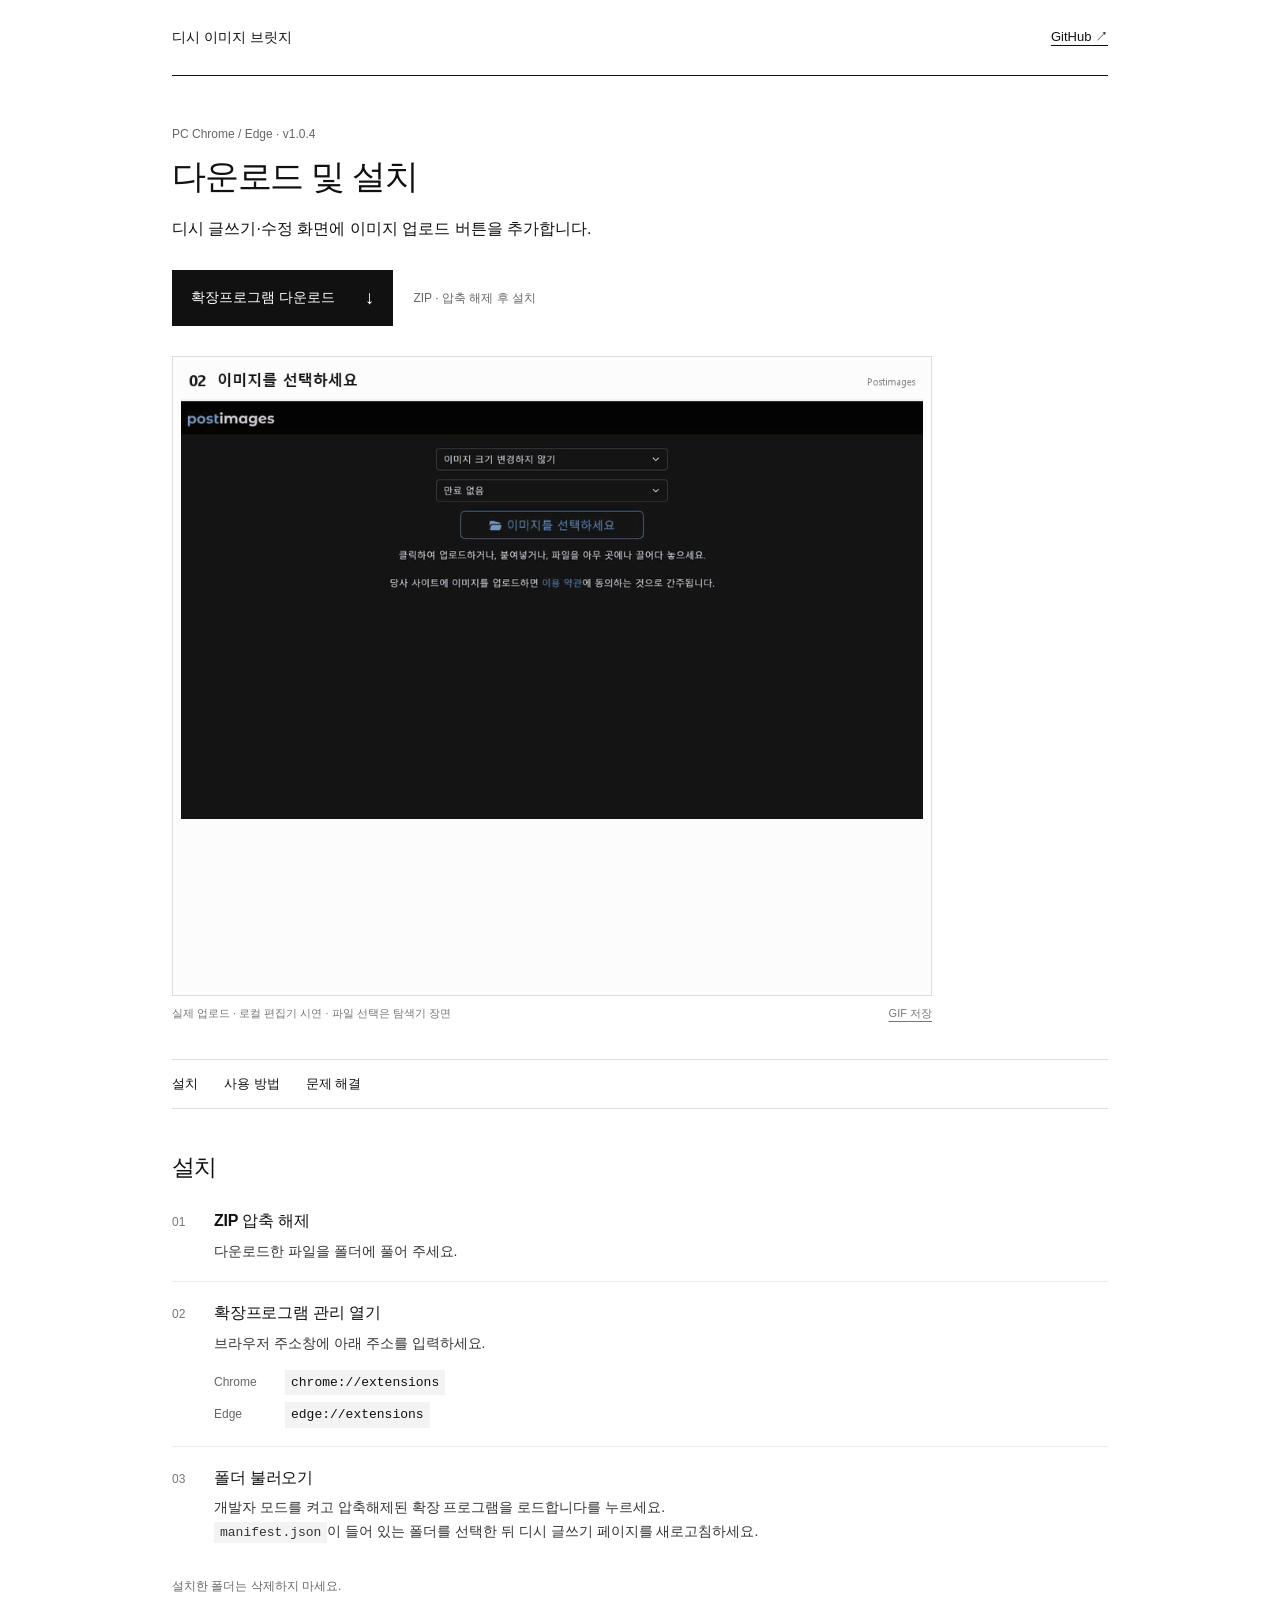
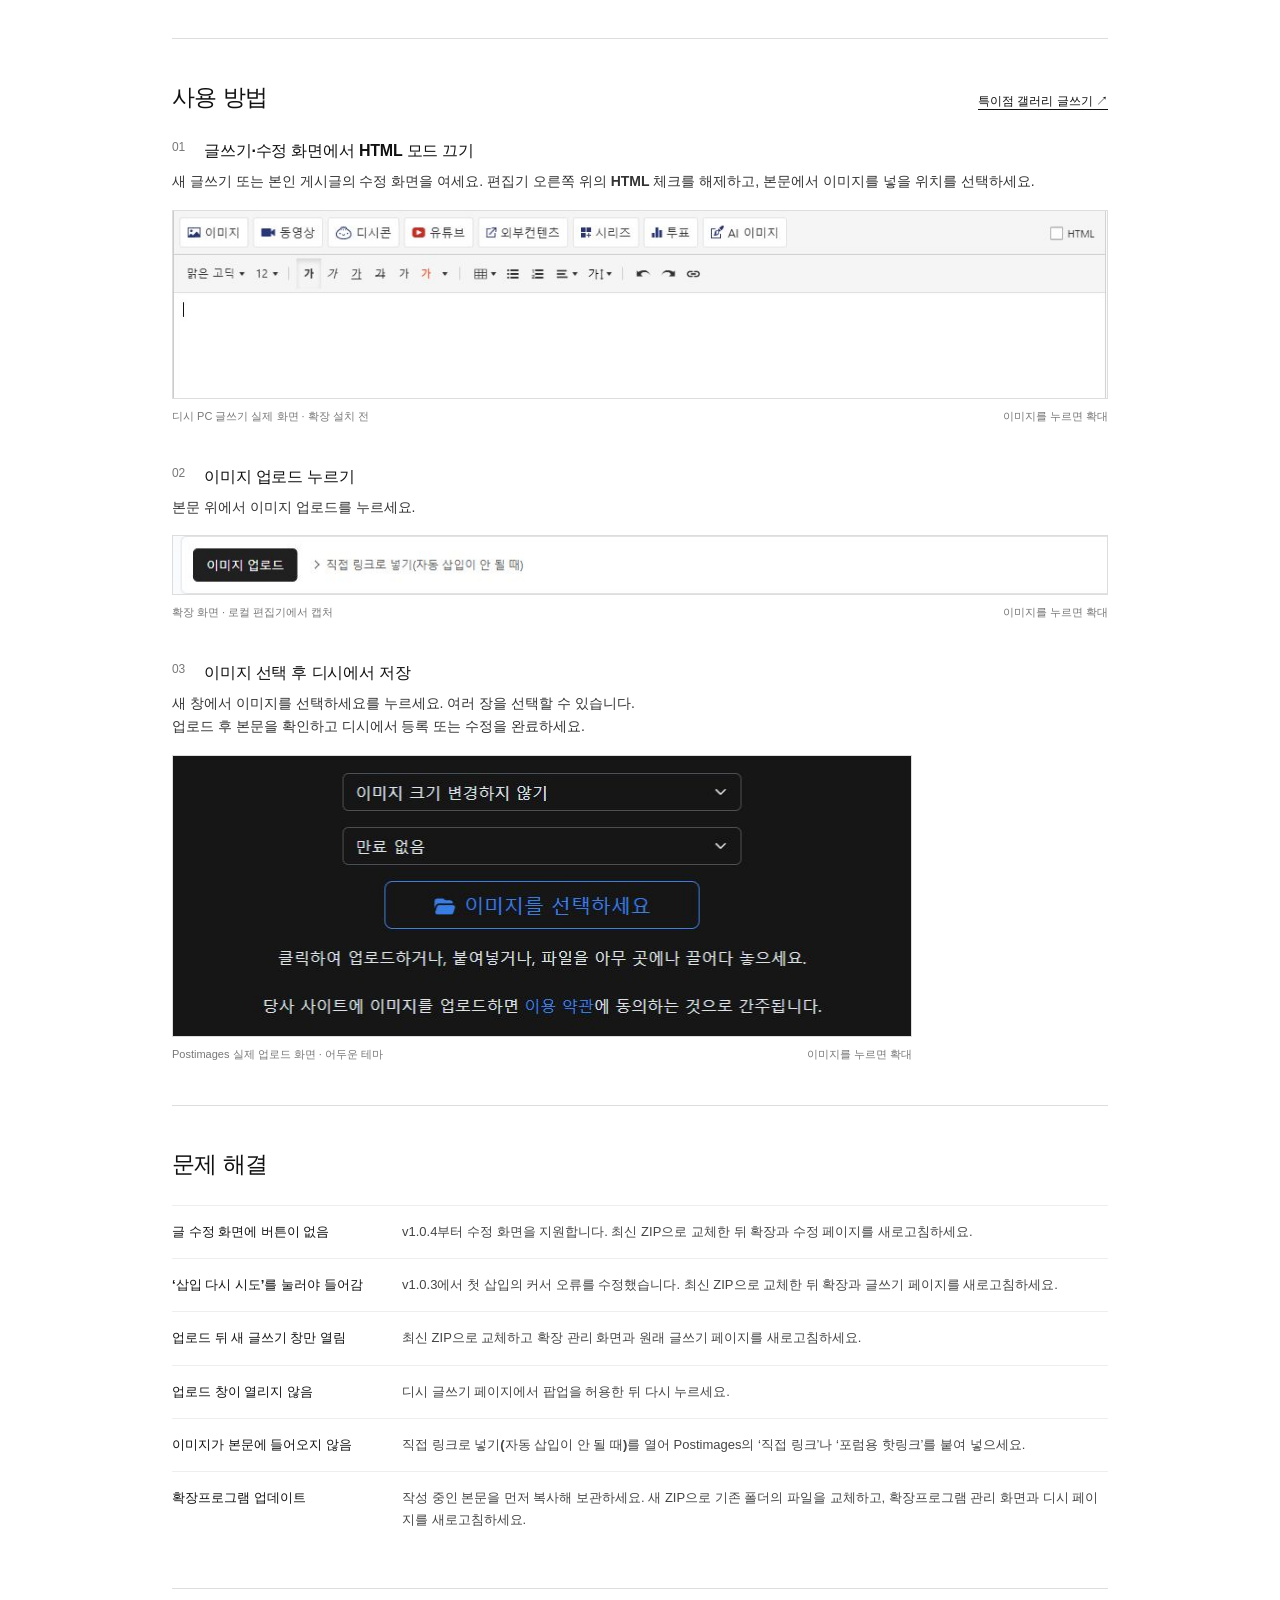
==== commit a57374ae: "Add image upload demo GIF with privacy masking" ====
--- a/docs/index.html
+++ b/docs/index.html
@@ -18,6 +18,10 @@
         <h1>다운로드 및 설치</h1>
         <p class="intro">디시 글쓰기·수정 화면에 이미지 업로드 버튼을 추가합니다.</p>
         <div class="download-row"><a class="download" href="dc-postimages-extension.zip?v=1.0.4" download>확장프로그램 다운로드 <span aria-hidden="true">↓</span></a><span class="meta">ZIP · 압축 해제 후 설치</span></div>
+        <figure class="demo-figure">
+          <a class="image-link" href="images/upload-demo.gif" target="_blank" rel="noopener" aria-label="이미지 업로드 GIF 크게 보기"><picture><source media="(prefers-reduced-motion: reduce)" srcset="images/upload-demo-poster.png"><img src="images/upload-demo.gif" width="960" height="808" alt="이미지 업로드 버튼, C드라이브의 짚쨩 파일 선택, Postimages 업로드와 로컬 편집기 본문 삽입 과정." loading="lazy"></picture></a>
+          <figcaption><span>실제 업로드 · 로컬 편집기 시연 · 파일 선택은 탐색기 장면</span><a href="images/upload-demo.gif" download>GIF 저장</a></figcaption>
+        </figure>
       </header>
       <nav class="contents" aria-label="안내 목차"><a href="#install">설치</a><a href="#use">사용 방법</a><a href="#troubleshooting">문제 해결</a></nav>
       <section id="install" aria-labelledby="install-title">
--- a/docs/style.css
+++ b/docs/style.css
@@ -5,6 +5,7 @@
 header{padding:48px 0 36px}.meta{font-size:12px;color:#666;margin:0}h1{font-size:34px;line-height:1.3;letter-spacing:-1.2px;margin:10px 0 16px;font-weight:700}.intro{font-size:16px;margin:0;line-height:1.7}
 .download-row{display:flex;align-items:center;gap:20px;flex-wrap:wrap;margin-top:28px}.download{display:inline-flex;align-items:center;justify-content:space-between;gap:30px;padding:11px 18px;color:#fff;background:#111;border:1px solid #111;text-decoration:none;font-size:14px;font-weight:700}.download:hover{background:#333}.download>span{font-size:19px;font-weight:400}
 .contents{display:flex;gap:26px;border-top:1px solid #ddd;border-bottom:1px solid #ddd;padding:13px 0;font-size:13px}.contents>a{text-decoration:none}.contents>a:hover{text-decoration:underline}
+.demo-figure{margin-top:30px;max-width:760px}.demo-figure figcaption a{white-space:nowrap}
 section{padding:42px 0;border-bottom:1px solid #ddd;scroll-margin-top:24px}h2{font-size:23px;letter-spacing:-.6px;line-height:1.4;margin:0 0 25px}h3{font-size:16px;font-weight:700;line-height:1.6;margin:0 0 6px;letter-spacing:-.2px}p{margin:0 0 12px}
 .install-list{padding:0;margin:0;list-style:none}.install-list li{display:flex;align-items:baseline;gap:22px;padding:18px 0;border-top:1px solid #eee}.install-list li:first-child{padding-top:0;border-top:0}.install-list p{margin:0;font-size:14px;color:#333}.number{font-family:Arial,sans-serif;font-variant-numeric:tabular-nums;font-size:12px;font-weight:400;color:#777;flex-shrink:0;min-width:20px}
 code{font:13px/1.5 ui-monospace,Consolas,monospace;background:#f3f3f3;padding:3px 6px;overflow-wrap:anywhere}.addresses{margin:14px 0 0;display:grid;gap:7px}.addresses>div{display:flex;align-items:baseline;gap:18px}.addresses span{display:inline-block;width:53px;font-size:12px;color:#666}.note{font-size:12px;color:#666;margin:14px 0 0}
